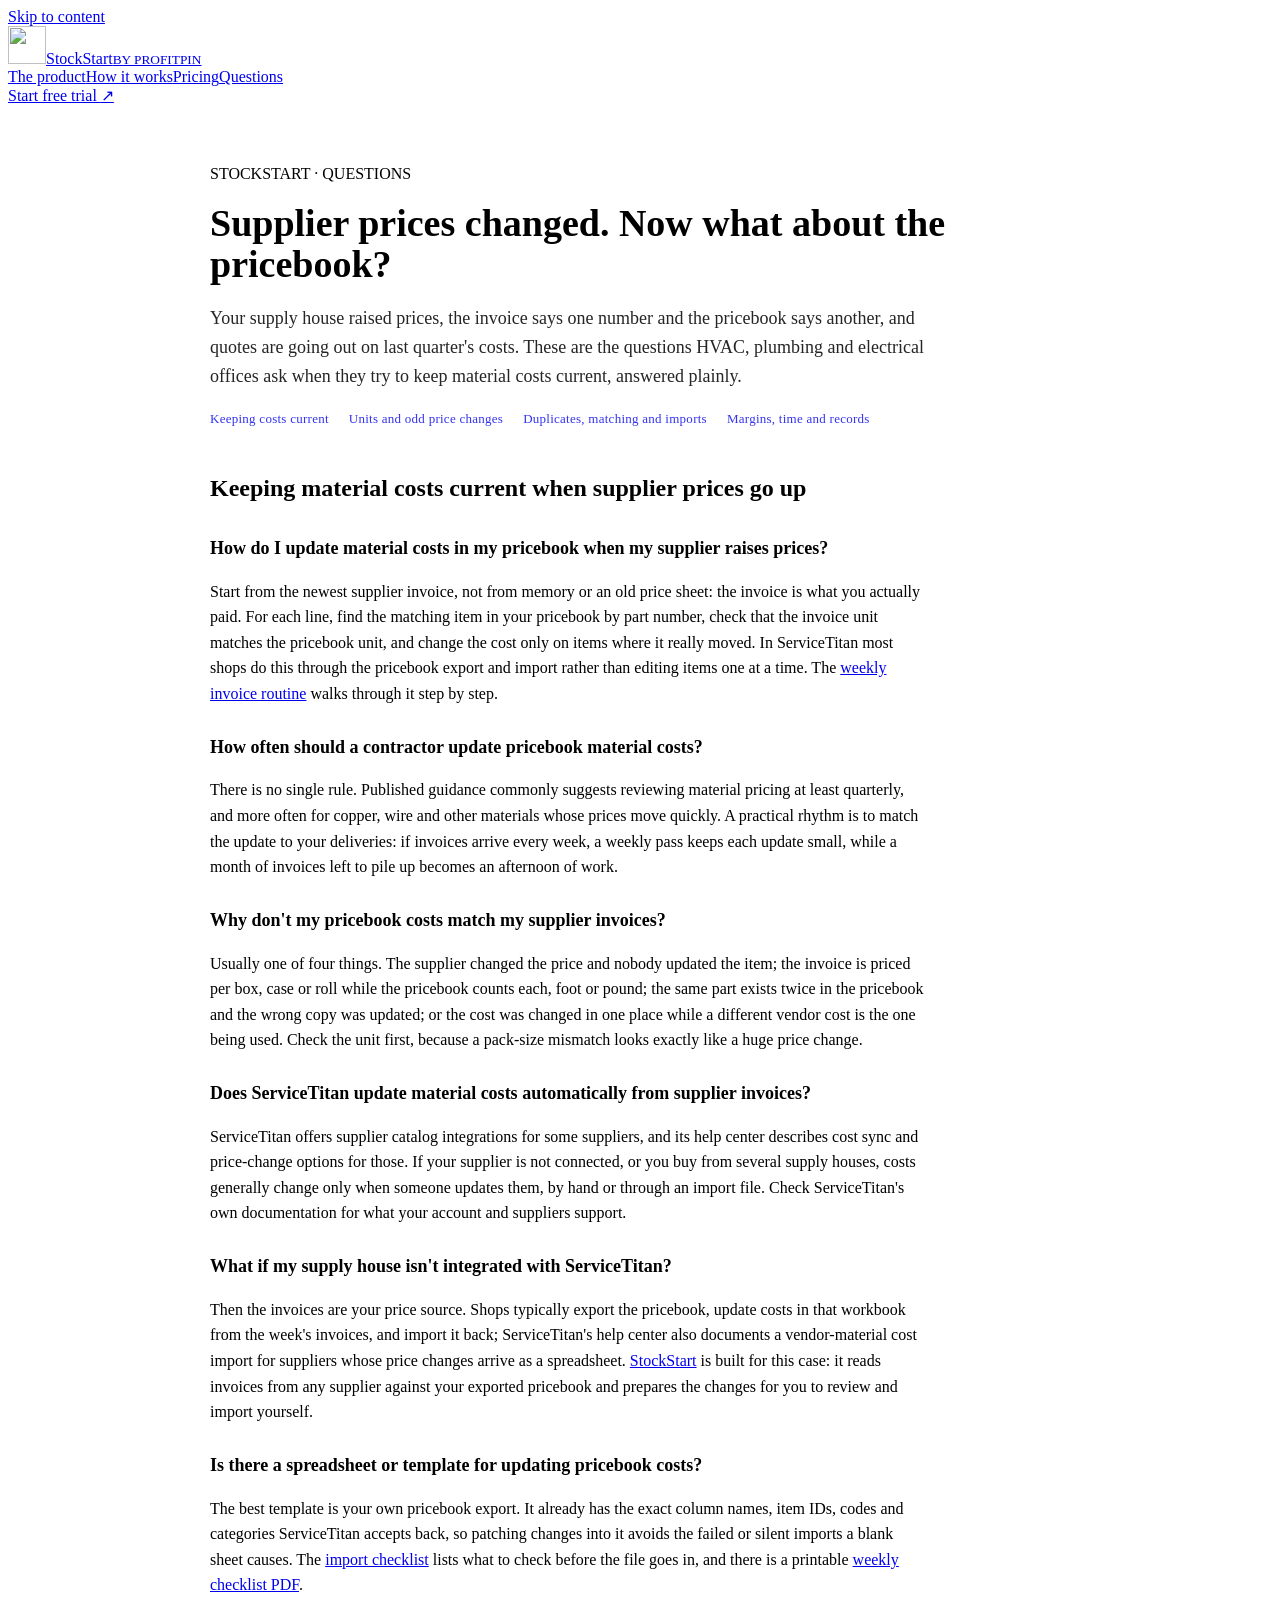
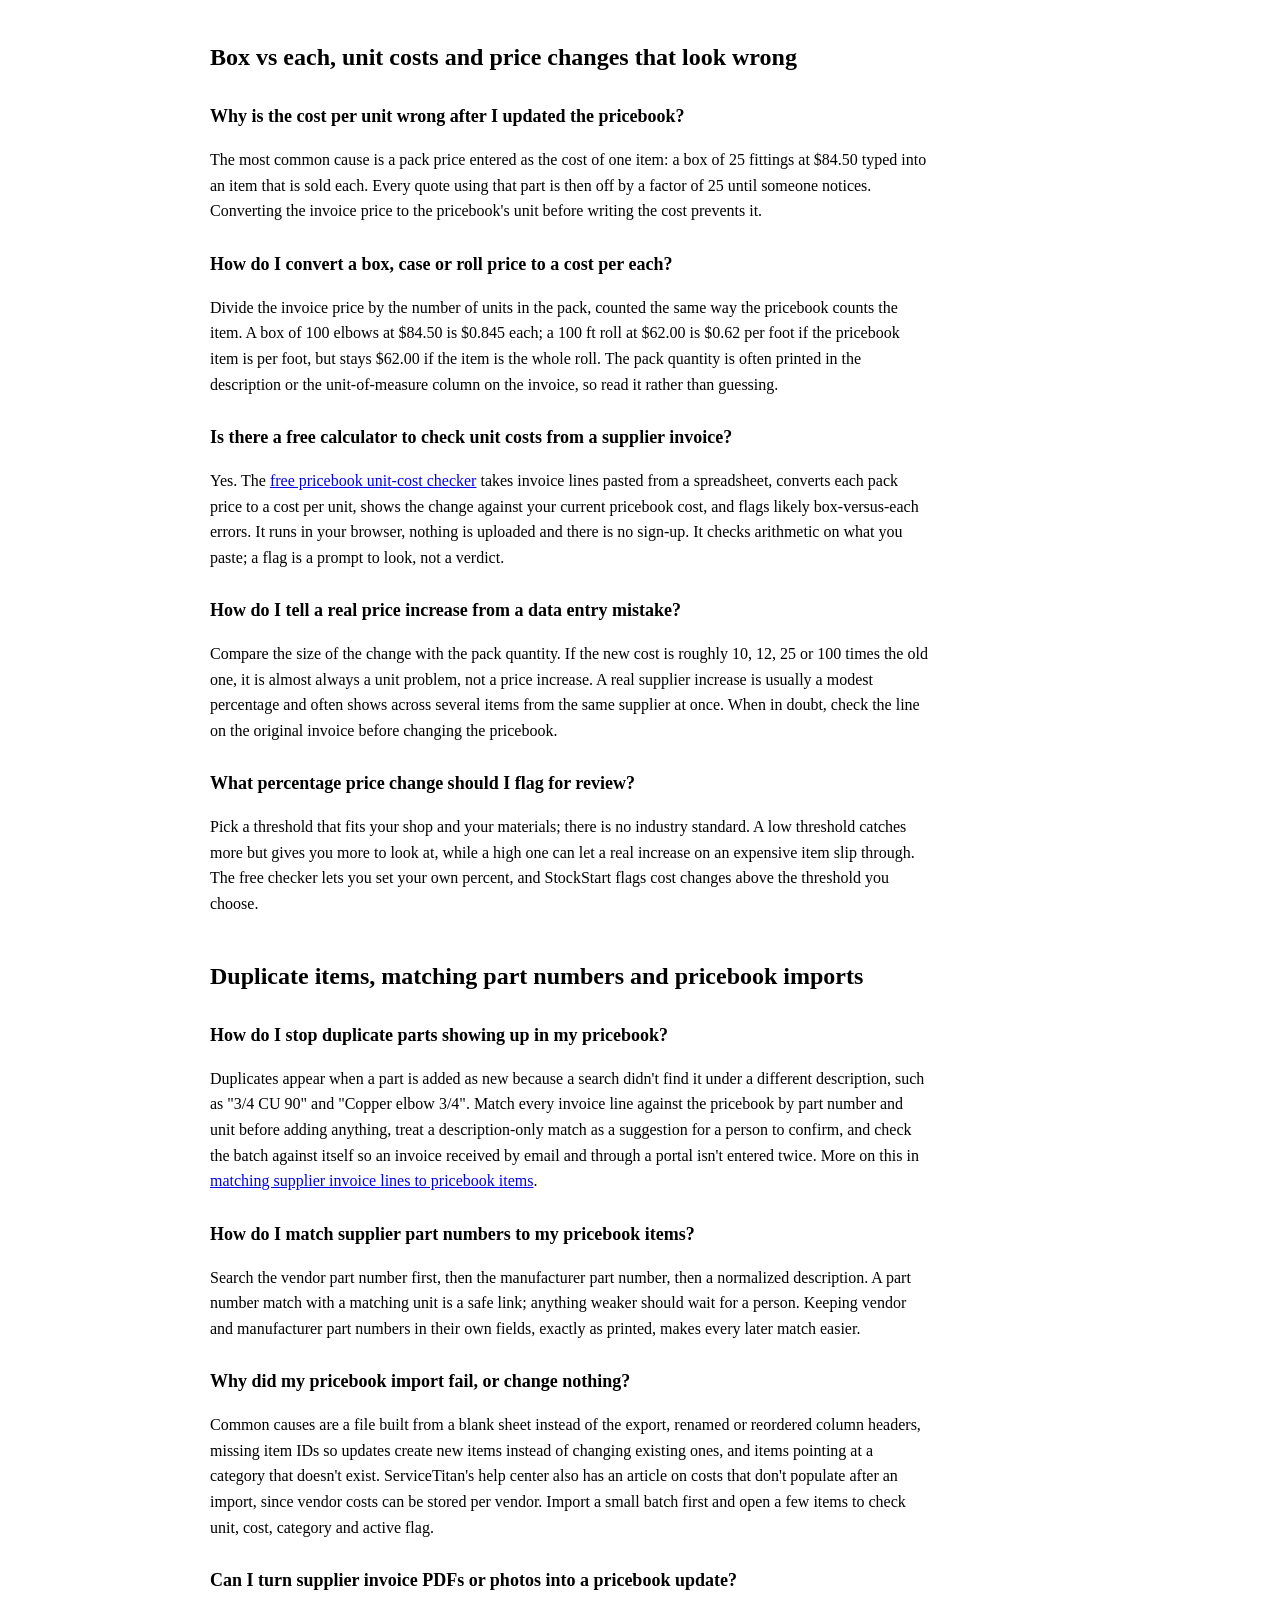
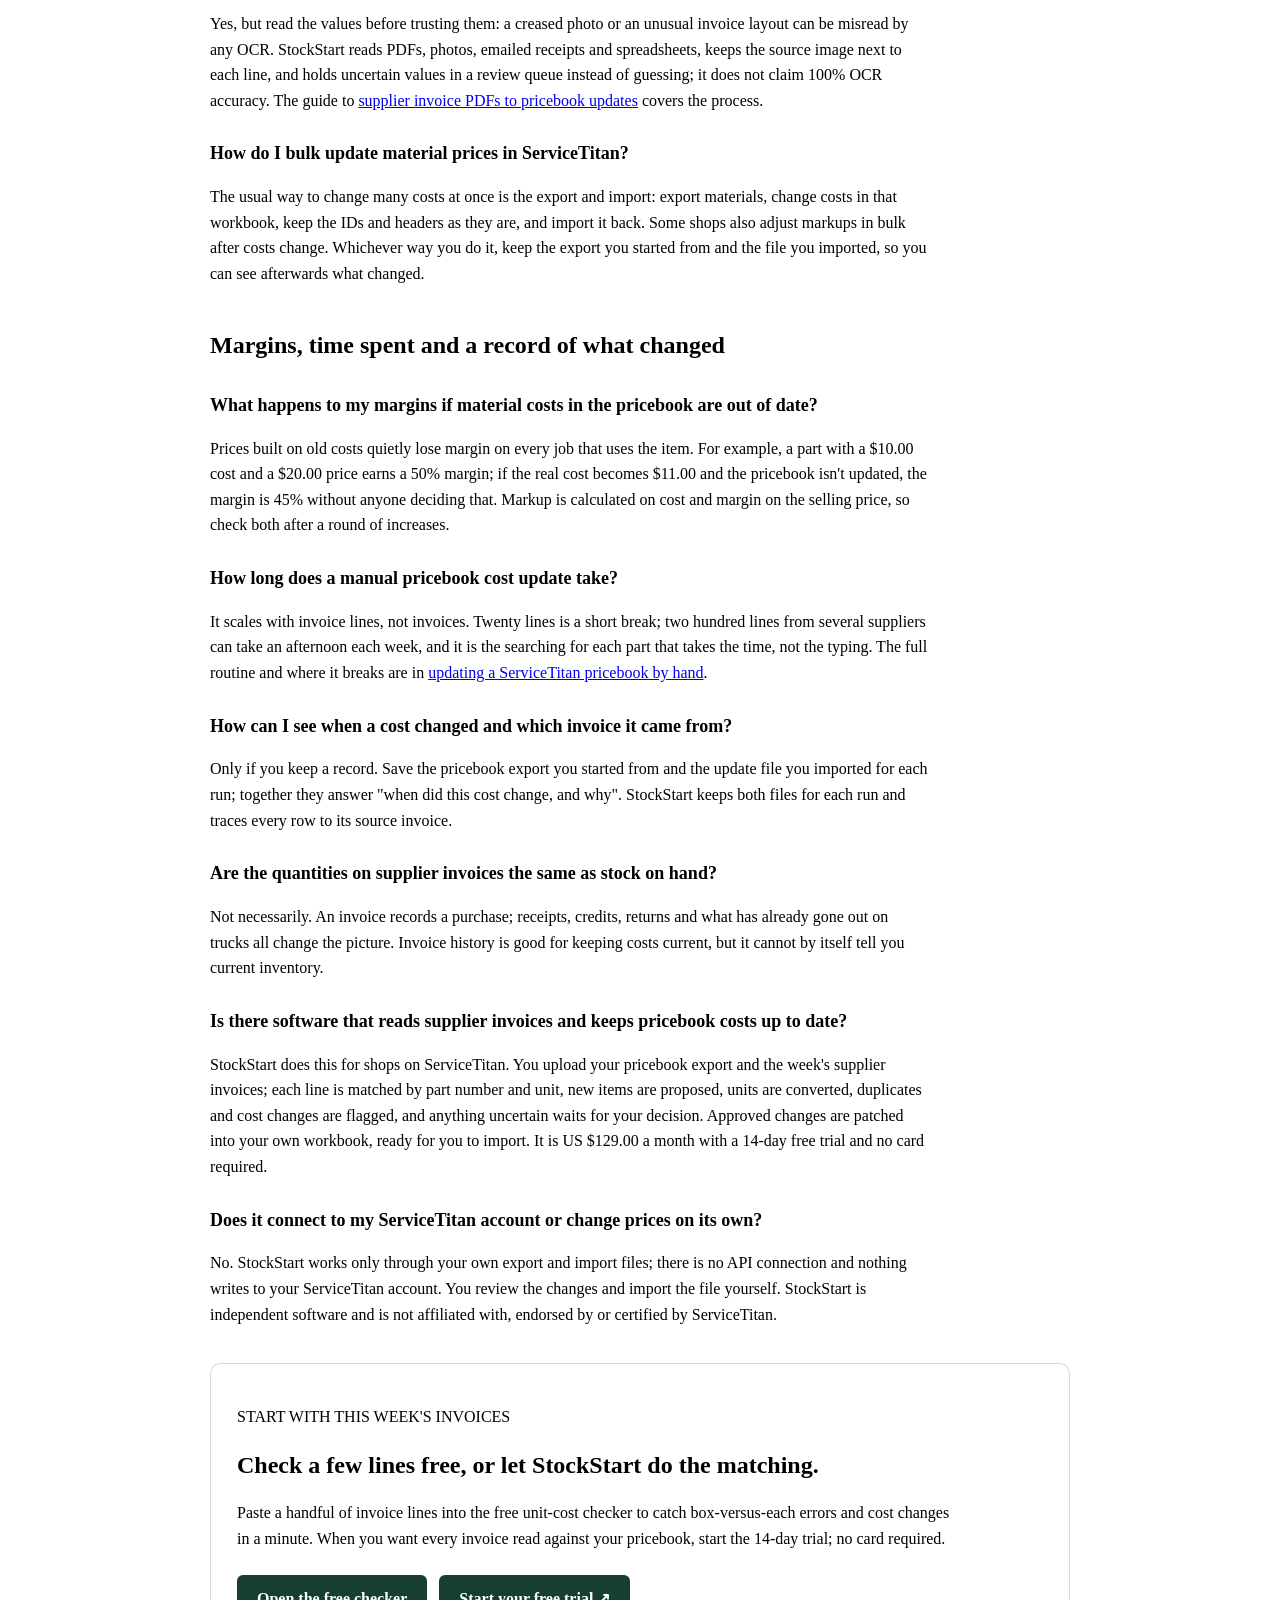
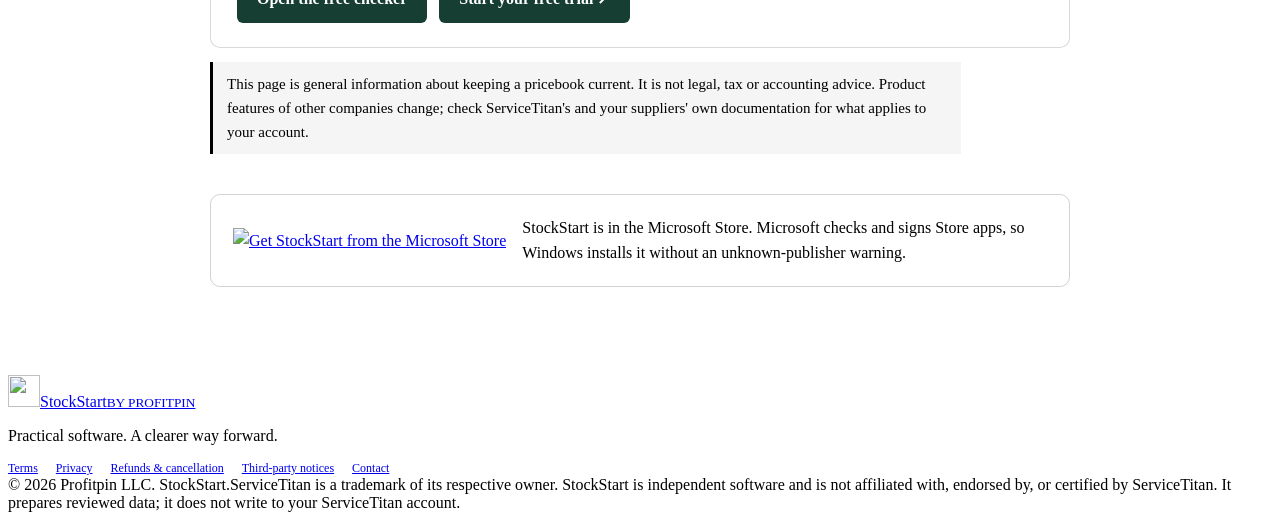
==== pricebook-cost-update-questions.html @ bfb6bc22 "Questions page in buyers' own words (need-based search phrasing), FAQ schema, linked from guides and" ====
<!DOCTYPE html>
<html lang="en">
<head>
<meta charset="utf-8">
<meta name="viewport" content="width=device-width,initial-scale=1">
<link rel="stylesheet" href="./styles.css">
<style>
  .legal-wrap { max-width: 980px; }
  .legal-intro { padding: 56px 0 8px; }
  .legal-intro h1 { font-size: clamp(38px, 4.4vw, 56px); letter-spacing: -2px; margin-bottom: 12px; }
  .legal-meta { font-size: 12px; letter-spacing: 1px; color: var(--muted); margin: 0 0 30px; }
  .legal-layout { display: grid; grid-template-columns: 220px 1fr; gap: 56px; align-items: start; padding-bottom: 80px; }
  .legal-toc { position: sticky; top: 24px; font-size: 12px; }
  .legal-toc strong { display: block; font-size: 10px; letter-spacing: 2px; color: #718341; margin-bottom: 10px; }
  .legal-toc a { display: block; padding: 6px 0; border-bottom: 1px solid var(--line); color: var(--muted); }
  .legal-toc a:hover { color: var(--ink); }
  .legal-body h2 { font-size: 24px; letter-spacing: -.6px; margin: 40px 0 10px; }
  .legal-body section:first-child h2 { margin-top: 0; }
  .legal-body p, .legal-body li { max-width: 68ch; font-size: 15.5px; line-height: 1.7; }
  .legal-body ul { padding-left: 22px; }
  .plain { border-left: 3px solid #718341; background: #f2f5e8; padding: 12px 16px; margin: 0 0 18px; max-width: 68ch; font-size: 15px; border-radius: 0 6px 6px 0; }
  .plain strong { display: block; font-size: 10px; letter-spacing: 2px; color: #718341; margin-bottom: 4px; }
  .legal-body code { font-family: Consolas, monospace; font-size: .92em; background: #eef0e7; padding: 1px 5px; border-radius: 3px; }
  .legal-body table { border-collapse: collapse; width: 100%; font-size: 14px; }
  .legal-body th, .legal-body td { text-align: left; padding: 8px 10px; border-bottom: 1px solid var(--line); vertical-align: top; }
  .legal-body th { font-size: 10px; letter-spacing: 1.5px; color: var(--muted); }
  .legal-links { display: flex; gap: 18px; flex-wrap: wrap; font-size: 12px; }
  @media (max-width: 860px) { .legal-layout { grid-template-columns: 1fr; gap: 20px; } .legal-toc { position: static; } }
</style>
<title>Supplier Price Increases: Pricebook Cost FAQ | StockStart</title>
<meta name="description" content="Supplier raised prices? Answers on updating pricebook material costs from invoices: box vs each errors, duplicates, imports and margins.">
<link rel="canonical" href="https://getstockstart.com/pricebook-cost-update-questions.html">
<meta property="og:type" content="article"><meta property="og:site_name" content="StockStart"><meta property="og:title" content="Supplier Price Increases: Pricebook Cost FAQ | StockStart"><meta property="og:description" content="Supplier raised prices? Answers on updating pricebook material costs from invoices: box vs each errors, duplicates, imports and margins."><meta property="og:url" content="https://getstockstart.com/pricebook-cost-update-questions.html"><meta name="twitter:card" content="summary">

<style>
  .g{max-width:860px;margin:0 auto;padding:40px 20px 80px;line-height:1.6}
  .g h1{font-size:38px;line-height:1.1;margin:8px 0 14px}.g h2{font-size:24px;margin:40px 0 10px}.g h3{font-size:18px;margin:26px 0 6px}
  .g p,.g li{max-width:720px}.g ul,.g ol{padding-left:22px}.g li{margin-bottom:7px}
  .g .lede{font-size:18px;opacity:.85;max-width:720px}
  .g .toc{display:flex;flex-wrap:wrap;gap:6px 20px;font-size:13px;margin:10px 0 0;letter-spacing:.02em}.g .toc a{text-decoration:none;opacity:.8}.g .toc a:hover{opacity:1;text-decoration:underline}
  .g .cards{display:grid;grid-template-columns:repeat(auto-fit,minmax(200px,1fr));gap:12px;margin:16px 0 6px}
  .g .cards div{border:1px solid rgba(0,0,0,.15);border-radius:8px;padding:14px 16px;background:rgba(255,255,255,.55)}
  .g .cards .k{font-size:12px;letter-spacing:.06em;text-transform:uppercase;opacity:.7}.g .cards .v{margin-top:6px;font-size:15px}
  .g table{width:100%;border-collapse:collapse;font-size:15px;margin:12px 0 6px;background:rgba(255,255,255,.55)}
  .g th,.g td{text-align:left;padding:9px 11px;border-bottom:1px solid rgba(0,0,0,.15);vertical-align:top}.g th{font-size:12px;letter-spacing:.06em;text-transform:uppercase;opacity:.75;font-weight:600}
  .g .check{list-style:none;padding:0;max-width:720px}.g .check li{display:grid;grid-template-columns:24px 1fr;gap:8px;padding:8px 0;border-bottom:1px dashed rgba(0,0,0,.18)}.g .check li::before{content:"";width:15px;height:15px;border:1.5px solid currentColor;border-radius:3px;margin-top:5px;opacity:.7}
  .g .note{border-left:3px solid currentColor;padding:10px 14px;margin:14px 0;max-width:720px;background:rgba(0,0,0,.04);font-size:15px}
  .g .caution{background:rgba(160,40,40,.07);border-left-color:#7a2626}
  .g .cta{border:1px solid rgba(0,0,0,.15);border-radius:10px;padding:24px 26px;margin-top:36px;background:rgba(255,255,255,.6)}
  .g .cta h2{margin-top:0}.g .cta .btn{display:inline-block;padding:11px 20px;border-radius:6px;background:#173e32;color:#fff !important;text-decoration:none;font-weight:600;margin-top:8px}
  @media print{header,footer,.g .cta,.g .toc{display:none}.g{padding:0}}
</style>
<script type="application/ld+json">{"@context": "https://schema.org", "@type": "FAQPage", "mainEntity": [{"@type": "Question", "name": "How do I update material costs in my pricebook when my supplier raises prices?", "acceptedAnswer": {"@type": "Answer", "text": "Start from the newest supplier invoice, not from memory or an old price sheet: the invoice is what you actually paid. For each line, find the matching item in your pricebook by part number, check that the invoice unit matches the pricebook unit, and change the cost only on items where it really moved. In ServiceTitan most shops do this through the pricebook export and import rather than editing items one at a time. The weekly invoice routine walks through it step by step."}}, {"@type": "Question", "name": "How often should a contractor update pricebook material costs?", "acceptedAnswer": {"@type": "Answer", "text": "There is no single rule. Published guidance commonly suggests reviewing material pricing at least quarterly, and more often for copper, wire and other materials whose prices move quickly. A practical rhythm is to match the update to your deliveries: if invoices arrive every week, a weekly pass keeps each update small, while a month of invoices left to pile up becomes an afternoon of work."}}, {"@type": "Question", "name": "Why don't my pricebook costs match my supplier invoices?", "acceptedAnswer": {"@type": "Answer", "text": "Usually one of four things. The supplier changed the price and nobody updated the item; the invoice is priced per box, case or roll while the pricebook counts each, foot or pound; the same part exists twice in the pricebook and the wrong copy was updated; or the cost was changed in one place while a different vendor cost is the one being used. Check the unit first, because a pack-size mismatch looks exactly like a huge price change."}}, {"@type": "Question", "name": "Does ServiceTitan update material costs automatically from supplier invoices?", "acceptedAnswer": {"@type": "Answer", "text": "ServiceTitan offers supplier catalog integrations for some suppliers, and its help center describes cost sync and price-change options for those. If your supplier is not connected, or you buy from several supply houses, costs generally change only when someone updates them, by hand or through an import file. Check ServiceTitan's own documentation for what your account and suppliers support."}}, {"@type": "Question", "name": "What if my supply house isn't integrated with ServiceTitan?", "acceptedAnswer": {"@type": "Answer", "text": "Then the invoices are your price source. Shops typically export the pricebook, update costs in that workbook from the week's invoices, and import it back; ServiceTitan's help center also documents a vendor-material cost import for suppliers whose price changes arrive as a spreadsheet. StockStart is built for this case: it reads invoices from any supplier against your exported pricebook and prepares the changes for you to review and import yourself."}}, {"@type": "Question", "name": "Is there a spreadsheet or template for updating pricebook costs?", "acceptedAnswer": {"@type": "Answer", "text": "The best template is your own pricebook export. It already has the exact column names, item IDs, codes and categories ServiceTitan accepts back, so patching changes into it avoids the failed or silent imports a blank sheet causes. The import checklist lists what to check before the file goes in, and there is a printable weekly checklist PDF."}}, {"@type": "Question", "name": "Why is the cost per unit wrong after I updated the pricebook?", "acceptedAnswer": {"@type": "Answer", "text": "The most common cause is a pack price entered as the cost of one item: a box of 25 fittings at $84.50 typed into an item that is sold each. Every quote using that part is then off by a factor of 25 until someone notices. Converting the invoice price to the pricebook's unit before writing the cost prevents it."}}, {"@type": "Question", "name": "How do I convert a box, case or roll price to a cost per each?", "acceptedAnswer": {"@type": "Answer", "text": "Divide the invoice price by the number of units in the pack, counted the same way the pricebook counts the item. A box of 100 elbows at $84.50 is $0.845 each; a 100 ft roll at $62.00 is $0.62 per foot if the pricebook item is per foot, but stays $62.00 if the item is the whole roll. The pack quantity is often printed in the description or the unit-of-measure column on the invoice, so read it rather than guessing."}}, {"@type": "Question", "name": "Is there a free calculator to check unit costs from a supplier invoice?", "acceptedAnswer": {"@type": "Answer", "text": "Yes. The free pricebook unit-cost checker takes invoice lines pasted from a spreadsheet, converts each pack price to a cost per unit, shows the change against your current pricebook cost, and flags likely box-versus-each errors. It runs in your browser, nothing is uploaded and there is no sign-up. It checks arithmetic on what you paste; a flag is a prompt to look, not a verdict."}}, {"@type": "Question", "name": "How do I tell a real price increase from a data entry mistake?", "acceptedAnswer": {"@type": "Answer", "text": "Compare the size of the change with the pack quantity. If the new cost is roughly 10, 12, 25 or 100 times the old one, it is almost always a unit problem, not a price increase. A real supplier increase is usually a modest percentage and often shows across several items from the same supplier at once. When in doubt, check the line on the original invoice before changing the pricebook."}}, {"@type": "Question", "name": "What percentage price change should I flag for review?", "acceptedAnswer": {"@type": "Answer", "text": "Pick a threshold that fits your shop and your materials; there is no industry standard. A low threshold catches more but gives you more to look at, while a high one can let a real increase on an expensive item slip through. The free checker lets you set your own percent, and StockStart flags cost changes above the threshold you choose."}}, {"@type": "Question", "name": "How do I stop duplicate parts showing up in my pricebook?", "acceptedAnswer": {"@type": "Answer", "text": "Duplicates appear when a part is added as new because a search didn't find it under a different description, such as \"3/4 CU 90\" and \"Copper elbow 3/4\". Match every invoice line against the pricebook by part number and unit before adding anything, treat a description-only match as a suggestion for a person to confirm, and check the batch against itself so an invoice received by email and through a portal isn't entered twice. More on this in matching supplier invoice lines to pricebook items."}}, {"@type": "Question", "name": "How do I match supplier part numbers to my pricebook items?", "acceptedAnswer": {"@type": "Answer", "text": "Search the vendor part number first, then the manufacturer part number, then a normalized description. A part number match with a matching unit is a safe link; anything weaker should wait for a person. Keeping vendor and manufacturer part numbers in their own fields, exactly as printed, makes every later match easier."}}, {"@type": "Question", "name": "Why did my pricebook import fail, or change nothing?", "acceptedAnswer": {"@type": "Answer", "text": "Common causes are a file built from a blank sheet instead of the export, renamed or reordered column headers, missing item IDs so updates create new items instead of changing existing ones, and items pointing at a category that doesn't exist. ServiceTitan's help center also has an article on costs that don't populate after an import, since vendor costs can be stored per vendor. Import a small batch first and open a few items to check unit, cost, category and active flag."}}, {"@type": "Question", "name": "Can I turn supplier invoice PDFs or photos into a pricebook update?", "acceptedAnswer": {"@type": "Answer", "text": "Yes, but read the values before trusting them: a creased photo or an unusual invoice layout can be misread by any OCR. StockStart reads PDFs, photos, emailed receipts and spreadsheets, keeps the source image next to each line, and holds uncertain values in a review queue instead of guessing; it does not claim 100% OCR accuracy. The guide to supplier invoice PDFs to pricebook updates covers the process."}}, {"@type": "Question", "name": "How do I bulk update material prices in ServiceTitan?", "acceptedAnswer": {"@type": "Answer", "text": "The usual way to change many costs at once is the export and import: export materials, change costs in that workbook, keep the IDs and headers as they are, and import it back. Some shops also adjust markups in bulk after costs change. Whichever way you do it, keep the export you started from and the file you imported, so you can see afterwards what changed."}}, {"@type": "Question", "name": "What happens to my margins if material costs in the pricebook are out of date?", "acceptedAnswer": {"@type": "Answer", "text": "Prices built on old costs quietly lose margin on every job that uses the item. For example, a part with a $10.00 cost and a $20.00 price earns a 50% margin; if the real cost becomes $11.00 and the pricebook isn't updated, the margin is 45% without anyone deciding that. Markup is calculated on cost and margin on the selling price, so check both after a round of increases."}}, {"@type": "Question", "name": "How long does a manual pricebook cost update take?", "acceptedAnswer": {"@type": "Answer", "text": "It scales with invoice lines, not invoices. Twenty lines is a short break; two hundred lines from several suppliers can take an afternoon each week, and it is the searching for each part that takes the time, not the typing. The full routine and where it breaks are in updating a ServiceTitan pricebook by hand."}}, {"@type": "Question", "name": "How can I see when a cost changed and which invoice it came from?", "acceptedAnswer": {"@type": "Answer", "text": "Only if you keep a record. Save the pricebook export you started from and the update file you imported for each run; together they answer \"when did this cost change, and why\". StockStart keeps both files for each run and traces every row to its source invoice."}}, {"@type": "Question", "name": "Are the quantities on supplier invoices the same as stock on hand?", "acceptedAnswer": {"@type": "Answer", "text": "Not necessarily. An invoice records a purchase; receipts, credits, returns and what has already gone out on trucks all change the picture. Invoice history is good for keeping costs current, but it cannot by itself tell you current inventory."}}, {"@type": "Question", "name": "Is there software that reads supplier invoices and keeps pricebook costs up to date?", "acceptedAnswer": {"@type": "Answer", "text": "StockStart does this for shops on ServiceTitan. You upload your pricebook export and the week's supplier invoices; each line is matched by part number and unit, new items are proposed, units are converted, duplicates and cost changes are flagged, and anything uncertain waits for your decision. Approved changes are patched into your own workbook, ready for you to import. It is US $129.00 a month with a 14-day free trial and no card required."}}, {"@type": "Question", "name": "Does it connect to my ServiceTitan account or change prices on its own?", "acceptedAnswer": {"@type": "Answer", "text": "No. StockStart works only through your own export and import files; there is no API connection and nothing writes to your ServiceTitan account. You review the changes and import the file yourself. StockStart is independent software and is not affiliated with, endorsed by or certified by ServiceTitan."}}]}</script>
  <link rel="apple-touch-icon" href="/icon-512.png">
</head>
<body>
  <a class="skip" href="#main">Skip to content</a>
  <header class="header wrap">
    <a class="brand" href="./" aria-label="StockStart home"><img src="./mark.svg" width="38" height="38" alt=""><span>StockStart<small>BY PROFITPIN</small></span></a>
    <nav aria-label="Main navigation"><a href="./#product">The product</a><a href="./#how-it-works">How it works</a><a href="./#pricing">Pricing</a><a href="./#questions">Questions</a></nav>
    <a class="button small dark" href="https://app.getstockstart.com/signup">Start free trial <span aria-hidden="true">↗</span></a>
  </header>
  

<main class="g" id="main">
  <p class="eyebrow"><span class="dot"></span> STOCKSTART · QUESTIONS</p>
  <h1>Supplier prices changed. Now what about the pricebook?</h1>
  <p class="lede">Your supply house raised prices, the invoice says one number and the pricebook says another, and quotes are going out on last quarter's costs. These are the questions HVAC, plumbing and electrical offices ask when they try to keep material costs current, answered plainly.</p>
  <nav class="toc" aria-label="On this page"><a href="#current">Keeping costs current</a><a href="#units">Units and odd price changes</a><a href="#imports">Duplicates, matching and imports</a><a href="#margins">Margins, time and records</a></nav>

  <h2 id="current">Keeping material costs current when supplier prices go up</h2>

  <h3>How do I update material costs in my pricebook when my supplier raises prices?</h3>
  <p>Start from the newest supplier invoice, not from memory or an old price sheet: the invoice is what you actually paid. For each line, find the matching item in your pricebook by part number, check that the invoice unit matches the pricebook unit, and change the cost only on items where it really moved. In ServiceTitan most shops do this through the pricebook export and import rather than editing items one at a time. The <a href="servicetitan-pricebook-vendor-invoices.html">weekly invoice routine</a> walks through it step by step.</p>

  <h3>How often should a contractor update pricebook material costs?</h3>
  <p>There is no single rule. Published guidance commonly suggests reviewing material pricing at least quarterly, and more often for copper, wire and other materials whose prices move quickly. A practical rhythm is to match the update to your deliveries: if invoices arrive every week, a weekly pass keeps each update small, while a month of invoices left to pile up becomes an afternoon of work.</p>

  <h3>Why don't my pricebook costs match my supplier invoices?</h3>
  <p>Usually one of four things. The supplier changed the price and nobody updated the item; the invoice is priced per box, case or roll while the pricebook counts each, foot or pound; the same part exists twice in the pricebook and the wrong copy was updated; or the cost was changed in one place while a different vendor cost is the one being used. Check the unit first, because a pack-size mismatch looks exactly like a huge price change.</p>

  <h3>Does ServiceTitan update material costs automatically from supplier invoices?</h3>
  <p>ServiceTitan offers supplier catalog integrations for some suppliers, and its help center describes cost sync and price-change options for those. If your supplier is not connected, or you buy from several supply houses, costs generally change only when someone updates them, by hand or through an import file. Check ServiceTitan's own documentation for what your account and suppliers support.</p>

  <h3>What if my supply house isn't integrated with ServiceTitan?</h3>
  <p>Then the invoices are your price source. Shops typically export the pricebook, update costs in that workbook from the week's invoices, and import it back; ServiceTitan's help center also documents a vendor-material cost import for suppliers whose price changes arrive as a spreadsheet. <a href="./">StockStart</a> is built for this case: it reads invoices from any supplier against your exported pricebook and prepares the changes for you to review and import yourself.</p>

  <h3>Is there a spreadsheet or template for updating pricebook costs?</h3>
  <p>The best template is your own pricebook export. It already has the exact column names, item IDs, codes and categories ServiceTitan accepts back, so patching changes into it avoids the failed or silent imports a blank sheet causes. The <a href="servicetitan-pricebook-import-checklist.html">import checklist</a> lists what to check before the file goes in, and there is a printable <a href="servicetitan-pricebook-weekly-checklist.pdf">weekly checklist PDF</a>.</p>

  <h2 id="units">Box vs each, unit costs and price changes that look wrong</h2>

  <h3>Why is the cost per unit wrong after I updated the pricebook?</h3>
  <p>The most common cause is a pack price entered as the cost of one item: a box of 25 fittings at $84.50 typed into an item that is sold each. Every quote using that part is then off by a factor of 25 until someone notices. Converting the invoice price to the pricebook's unit before writing the cost prevents it.</p>

  <h3>How do I convert a box, case or roll price to a cost per each?</h3>
  <p>Divide the invoice price by the number of units in the pack, counted the same way the pricebook counts the item. A box of 100 elbows at $84.50 is $0.845 each; a 100 ft roll at $62.00 is $0.62 per foot if the pricebook item is per foot, but stays $62.00 if the item is the whole roll. The pack quantity is often printed in the description or the unit-of-measure column on the invoice, so read it rather than guessing.</p>

  <h3>Is there a free calculator to check unit costs from a supplier invoice?</h3>
  <p>Yes. The <a href="pricebook-unit-cost-checker.html">free pricebook unit-cost checker</a> takes invoice lines pasted from a spreadsheet, converts each pack price to a cost per unit, shows the change against your current pricebook cost, and flags likely box-versus-each errors. It runs in your browser, nothing is uploaded and there is no sign-up. It checks arithmetic on what you paste; a flag is a prompt to look, not a verdict.</p>

  <h3>How do I tell a real price increase from a data entry mistake?</h3>
  <p>Compare the size of the change with the pack quantity. If the new cost is roughly 10, 12, 25 or 100 times the old one, it is almost always a unit problem, not a price increase. A real supplier increase is usually a modest percentage and often shows across several items from the same supplier at once. When in doubt, check the line on the original invoice before changing the pricebook.</p>

  <h3>What percentage price change should I flag for review?</h3>
  <p>Pick a threshold that fits your shop and your materials; there is no industry standard. A low threshold catches more but gives you more to look at, while a high one can let a real increase on an expensive item slip through. The free checker lets you set your own percent, and StockStart flags cost changes above the threshold you choose.</p>

  <h2 id="imports">Duplicate items, matching part numbers and pricebook imports</h2>

  <h3>How do I stop duplicate parts showing up in my pricebook?</h3>
  <p>Duplicates appear when a part is added as new because a search didn't find it under a different description, such as "3/4 CU 90" and "Copper elbow 3/4". Match every invoice line against the pricebook by part number and unit before adding anything, treat a description-only match as a suggestion for a person to confirm, and check the batch against itself so an invoice received by email and through a portal isn't entered twice. More on this in <a href="vendor-invoice-pricebook-matching.html">matching supplier invoice lines to pricebook items</a>.</p>

  <h3>How do I match supplier part numbers to my pricebook items?</h3>
  <p>Search the vendor part number first, then the manufacturer part number, then a normalized description. A part number match with a matching unit is a safe link; anything weaker should wait for a person. Keeping vendor and manufacturer part numbers in their own fields, exactly as printed, makes every later match easier.</p>

  <h3>Why did my pricebook import fail, or change nothing?</h3>
  <p>Common causes are a file built from a blank sheet instead of the export, renamed or reordered column headers, missing item IDs so updates create new items instead of changing existing ones, and items pointing at a category that doesn't exist. ServiceTitan's help center also has an article on costs that don't populate after an import, since vendor costs can be stored per vendor. Import a small batch first and open a few items to check unit, cost, category and active flag.</p>

  <h3>Can I turn supplier invoice PDFs or photos into a pricebook update?</h3>
  <p>Yes, but read the values before trusting them: a creased photo or an unusual invoice layout can be misread by any OCR. StockStart reads PDFs, photos, emailed receipts and spreadsheets, keeps the source image next to each line, and holds uncertain values in a review queue instead of guessing; it does not claim 100% OCR accuracy. The guide to <a href="supplier-invoice-pdf-to-pricebook.html">supplier invoice PDFs to pricebook updates</a> covers the process.</p>

  <h3>How do I bulk update material prices in ServiceTitan?</h3>
  <p>The usual way to change many costs at once is the export and import: export materials, change costs in that workbook, keep the IDs and headers as they are, and import it back. Some shops also adjust markups in bulk after costs change. Whichever way you do it, keep the export you started from and the file you imported, so you can see afterwards what changed.</p>

  <h2 id="margins">Margins, time spent and a record of what changed</h2>

  <h3>What happens to my margins if material costs in the pricebook are out of date?</h3>
  <p>Prices built on old costs quietly lose margin on every job that uses the item. For example, a part with a $10.00 cost and a $20.00 price earns a 50% margin; if the real cost becomes $11.00 and the pricebook isn't updated, the margin is 45% without anyone deciding that. Markup is calculated on cost and margin on the selling price, so check both after a round of increases.</p>

  <h3>How long does a manual pricebook cost update take?</h3>
  <p>It scales with invoice lines, not invoices. Twenty lines is a short break; two hundred lines from several suppliers can take an afternoon each week, and it is the searching for each part that takes the time, not the typing. The full routine and where it breaks are in <a href="servicetitan-pricebook-manual-update.html">updating a ServiceTitan pricebook by hand</a>.</p>

  <h3>How can I see when a cost changed and which invoice it came from?</h3>
  <p>Only if you keep a record. Save the pricebook export you started from and the update file you imported for each run; together they answer "when did this cost change, and why". StockStart keeps both files for each run and traces every row to its source invoice.</p>

  <h3>Are the quantities on supplier invoices the same as stock on hand?</h3>
  <p>Not necessarily. An invoice records a purchase; receipts, credits, returns and what has already gone out on trucks all change the picture. Invoice history is good for keeping costs current, but it cannot by itself tell you current inventory.</p>

  <h3>Is there software that reads supplier invoices and keeps pricebook costs up to date?</h3>
  <p>StockStart does this for shops on ServiceTitan. You upload your pricebook export and the week's supplier invoices; each line is matched by part number and unit, new items are proposed, units are converted, duplicates and cost changes are flagged, and anything uncertain waits for your decision. Approved changes are patched into your own workbook, ready for you to import. It is US $129.00 a month with a 14-day free trial and no card required.</p>

  <h3>Does it connect to my ServiceTitan account or change prices on its own?</h3>
  <p>No. StockStart works only through your own export and import files; there is no API connection and nothing writes to your ServiceTitan account. You review the changes and import the file yourself. StockStart is independent software and is not affiliated with, endorsed by or certified by ServiceTitan.</p>

  <div class="cta">
    <p class="eyebrow"><span class="dot"></span> START WITH THIS WEEK'S INVOICES</p>
    <h2>Check a few lines free, or let StockStart do the matching.</h2>
    <p>Paste a handful of invoice lines into the free unit-cost checker to catch box-versus-each errors and cost changes in a minute. When you want every invoice read against your pricebook, start the 14-day trial; no card required.</p>
    <a class="btn" href="pricebook-unit-cost-checker.html">Open the free checker</a> &nbsp; <a class="btn" href="https://app.getstockstart.com/signup">Start your free trial ↗</a>
  </div>
  <p class="note">This page is general information about keeping a pricebook current. It is not legal, tax or accounting advice. Product features of other companies change; check ServiceTitan's and your suppliers' own documentation for what applies to your account.</p>
<aside class="ms-store-cta" style="margin:40px 0 8px;padding:20px 22px;border:1px solid rgba(127,127,127,.35);border-radius:10px;display:flex;flex-wrap:wrap;gap:16px;align-items:center"><a href="https://apps.microsoft.com/detail/9PK7HXBCMQW8?mode=direct&cid=ss-pricebook-cost-update-questions" rel="noopener"><img src="https://get.microsoft.com/images/en-us%20dark.svg" width="180" alt="Get StockStart from the Microsoft Store"></a><p style="margin:0;flex:1 1 260px">StockStart is in the Microsoft Store. Microsoft checks and signs Store apps, so Windows installs it without an unknown-publisher warning.</p></aside></main>

  <footer class="wrap">
    <div class="footer-top"><a class="brand" href="./"><img src="./mark.svg" width="32" height="32" alt=""><span>StockStart<small>BY PROFITPIN</small></span></a><p>Practical software. A clearer way forward.</p><div class="legal-links"><a href="./terms.html">Terms</a><a href="./privacy.html">Privacy</a><a href="./refunds.html">Refunds &amp; cancellation</a><a href="./licenses.html">Third-party notices</a><a href="mailto:support@getstockstart.com">Contact</a></div></div>
    <div class="footer-bottom"><span>© 2026 Profitpin LLC. StockStart.</span><span>ServiceTitan is a trademark of its respective owner. StockStart is independent software and is not affiliated with, endorsed by, or certified by ServiceTitan. It prepares reviewed data; it does not write to your ServiceTitan account.</span></div>
  </footer>
<script src="/lead-source.js" defer></script></body>
</html>
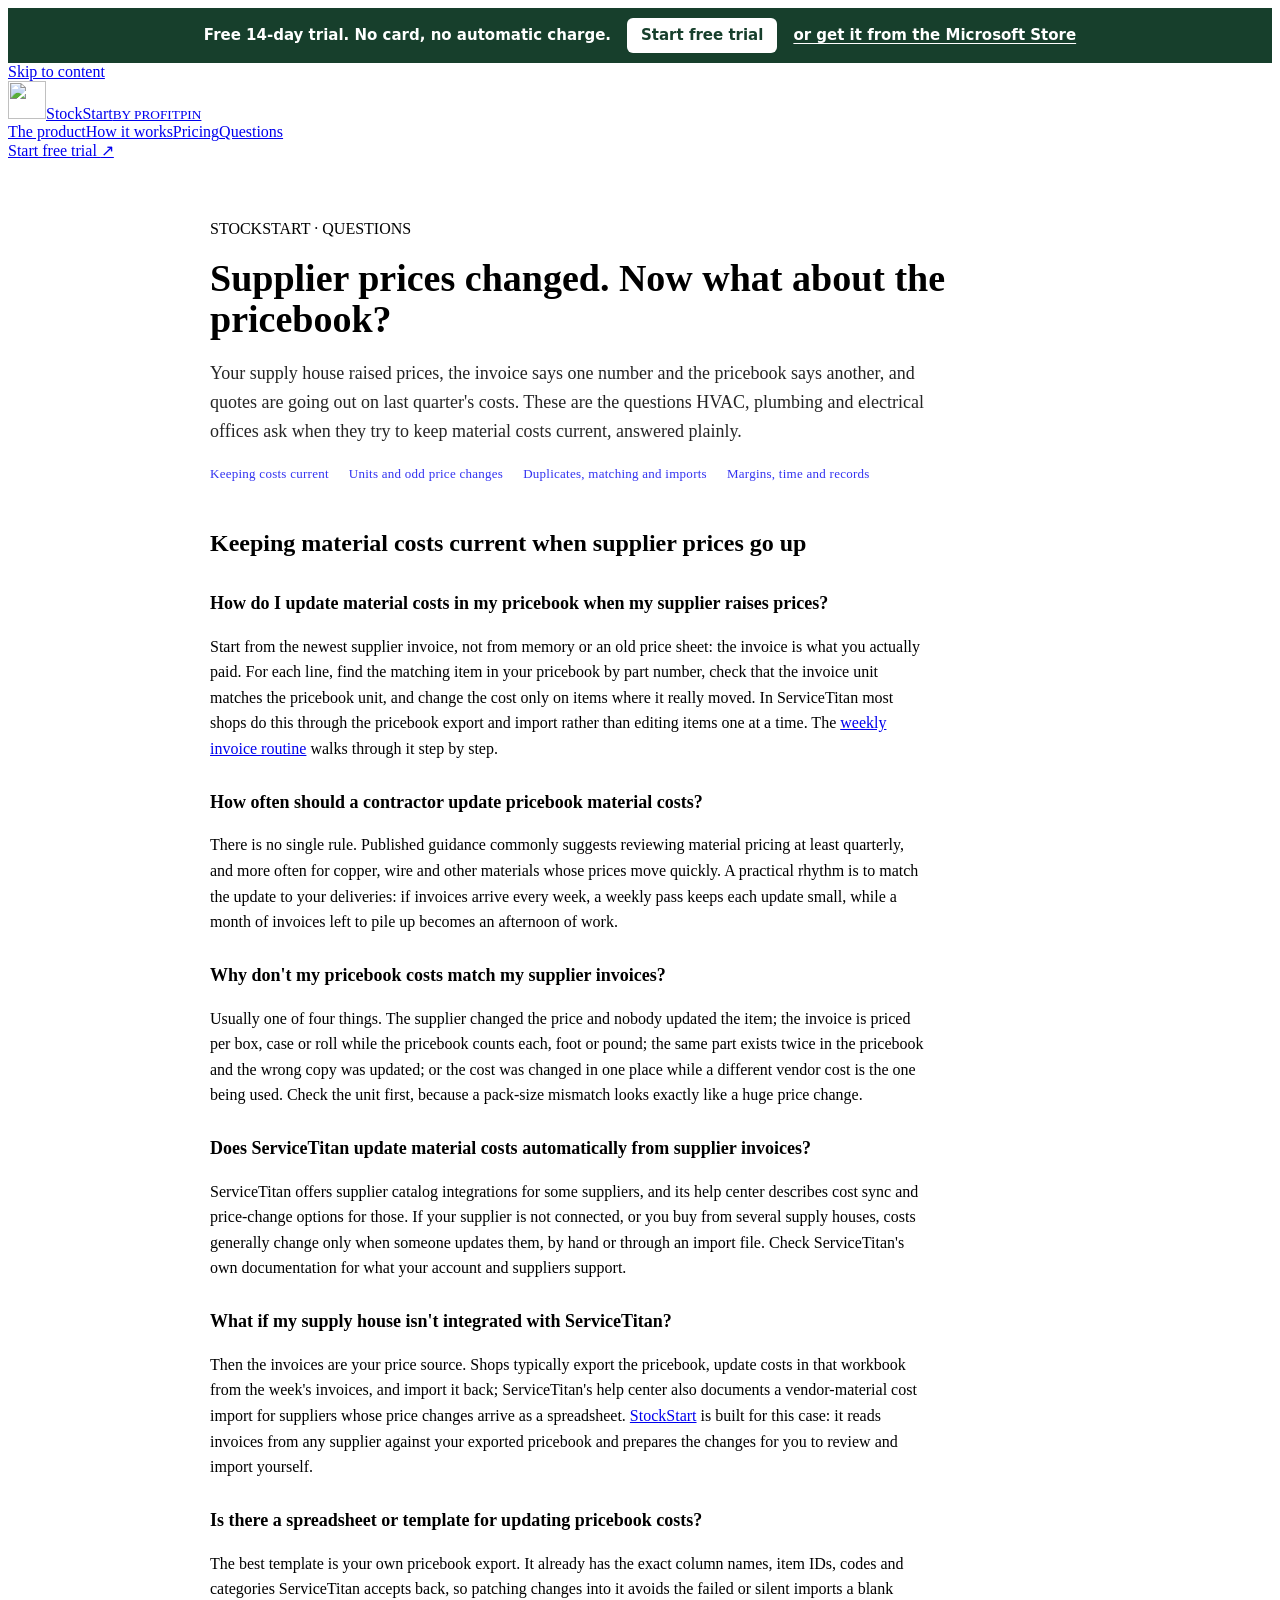
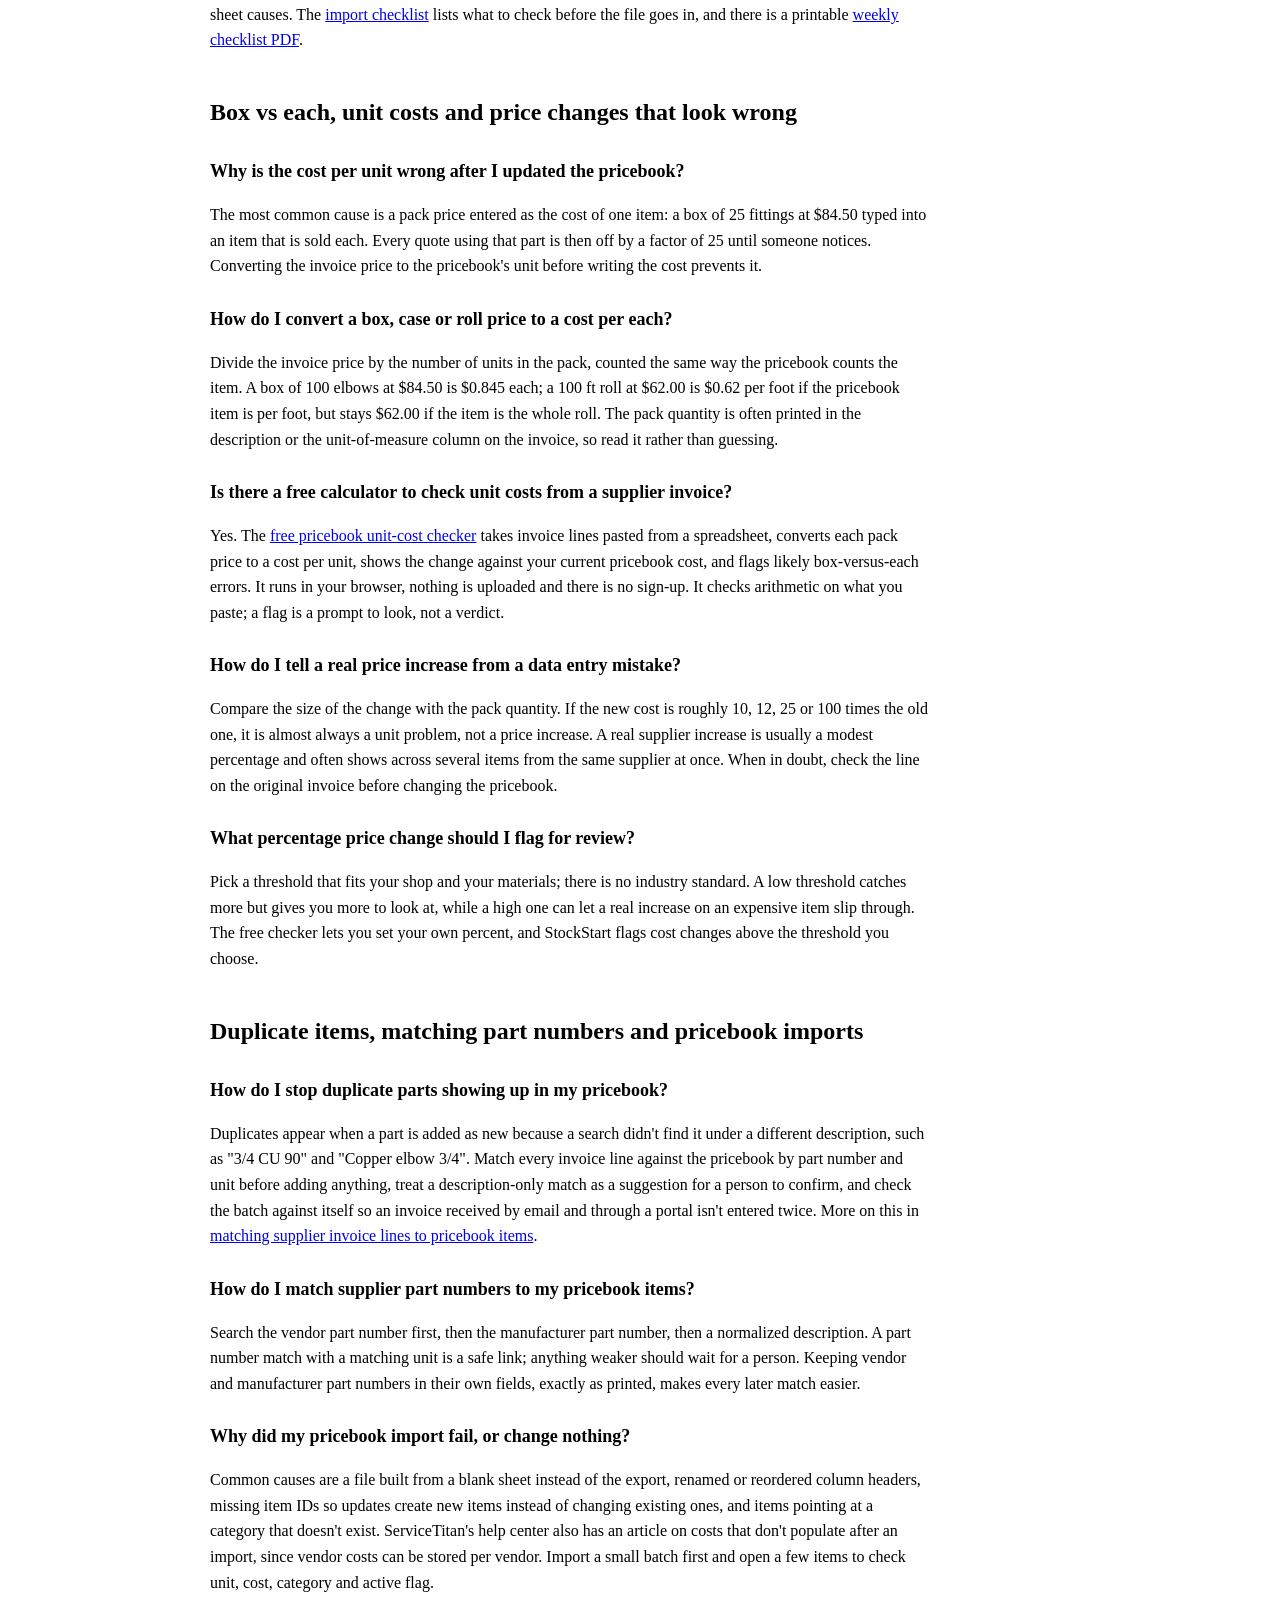
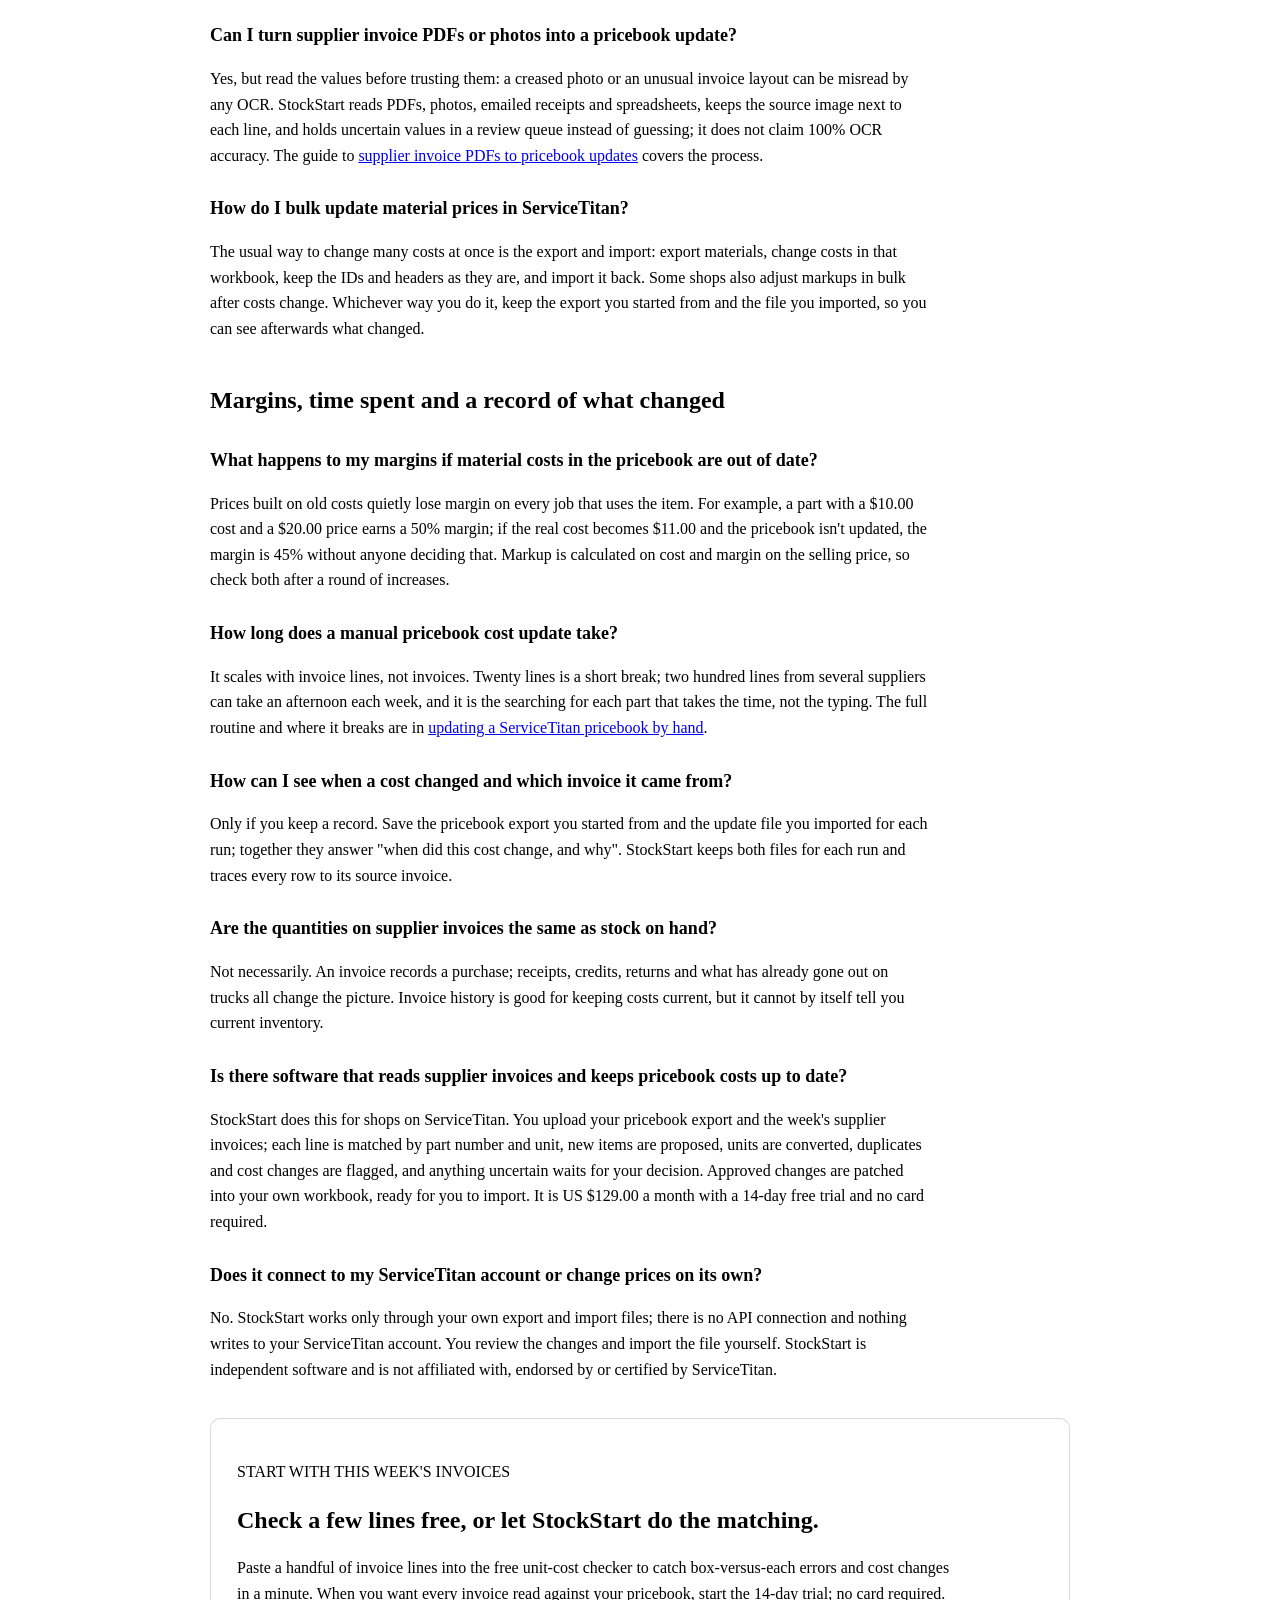
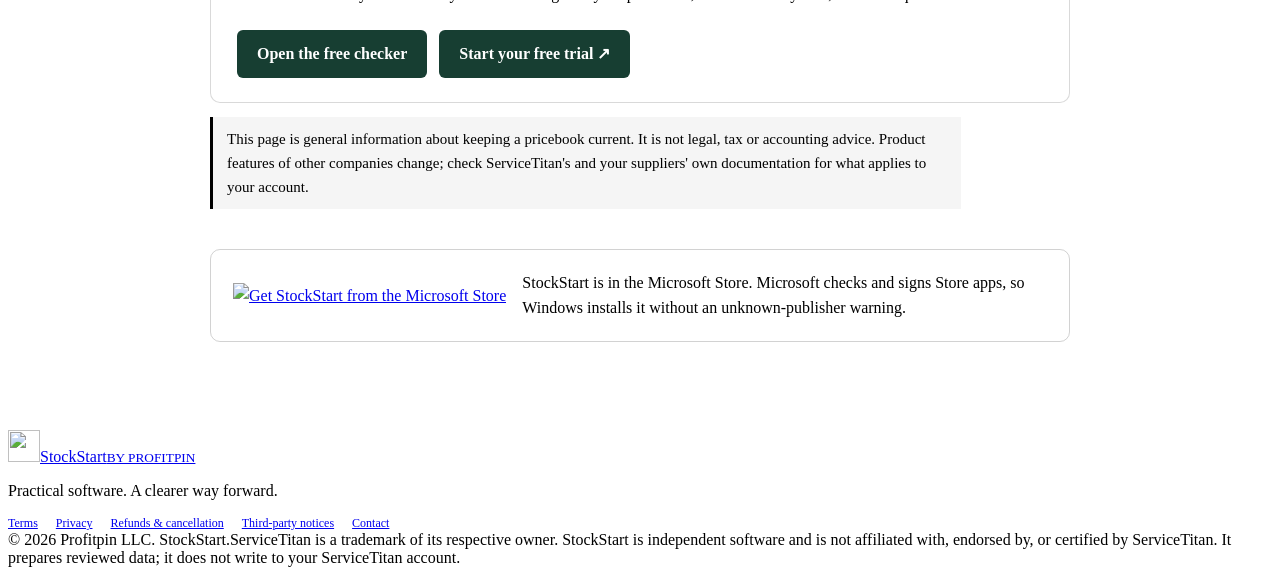
==== commit 2366311a: "Every guide and tool page: free trial and Microsoft Store buttons at the top Co-Authored-By: Claude " ====
--- a/pricebook-cost-update-questions.html
+++ b/pricebook-cost-update-questions.html
@@ -53,7 +53,7 @@
 <script type="application/ld+json">{"@context": "https://schema.org", "@type": "FAQPage", "mainEntity": [{"@type": "Question", "name": "How do I update material costs in my pricebook when my supplier raises prices?", "acceptedAnswer": {"@type": "Answer", "text": "Start from the newest supplier invoice, not from memory or an old price sheet: the invoice is what you actually paid. For each line, find the matching item in your pricebook by part number, check that the invoice unit matches the pricebook unit, and change the cost only on items where it really moved. In ServiceTitan most shops do this through the pricebook export and import rather than editing items one at a time. The weekly invoice routine walks through it step by step."}}, {"@type": "Question", "name": "How often should a contractor update pricebook material costs?", "acceptedAnswer": {"@type": "Answer", "text": "There is no single rule. Published guidance commonly suggests reviewing material pricing at least quarterly, and more often for copper, wire and other materials whose prices move quickly. A practical rhythm is to match the update to your deliveries: if invoices arrive every week, a weekly pass keeps each update small, while a month of invoices left to pile up becomes an afternoon of work."}}, {"@type": "Question", "name": "Why don't my pricebook costs match my supplier invoices?", "acceptedAnswer": {"@type": "Answer", "text": "Usually one of four things. The supplier changed the price and nobody updated the item; the invoice is priced per box, case or roll while the pricebook counts each, foot or pound; the same part exists twice in the pricebook and the wrong copy was updated; or the cost was changed in one place while a different vendor cost is the one being used. Check the unit first, because a pack-size mismatch looks exactly like a huge price change."}}, {"@type": "Question", "name": "Does ServiceTitan update material costs automatically from supplier invoices?", "acceptedAnswer": {"@type": "Answer", "text": "ServiceTitan offers supplier catalog integrations for some suppliers, and its help center describes cost sync and price-change options for those. If your supplier is not connected, or you buy from several supply houses, costs generally change only when someone updates them, by hand or through an import file. Check ServiceTitan's own documentation for what your account and suppliers support."}}, {"@type": "Question", "name": "What if my supply house isn't integrated with ServiceTitan?", "acceptedAnswer": {"@type": "Answer", "text": "Then the invoices are your price source. Shops typically export the pricebook, update costs in that workbook from the week's invoices, and import it back; ServiceTitan's help center also documents a vendor-material cost import for suppliers whose price changes arrive as a spreadsheet. StockStart is built for this case: it reads invoices from any supplier against your exported pricebook and prepares the changes for you to review and import yourself."}}, {"@type": "Question", "name": "Is there a spreadsheet or template for updating pricebook costs?", "acceptedAnswer": {"@type": "Answer", "text": "The best template is your own pricebook export. It already has the exact column names, item IDs, codes and categories ServiceTitan accepts back, so patching changes into it avoids the failed or silent imports a blank sheet causes. The import checklist lists what to check before the file goes in, and there is a printable weekly checklist PDF."}}, {"@type": "Question", "name": "Why is the cost per unit wrong after I updated the pricebook?", "acceptedAnswer": {"@type": "Answer", "text": "The most common cause is a pack price entered as the cost of one item: a box of 25 fittings at $84.50 typed into an item that is sold each. Every quote using that part is then off by a factor of 25 until someone notices. Converting the invoice price to the pricebook's unit before writing the cost prevents it."}}, {"@type": "Question", "name": "How do I convert a box, case or roll price to a cost per each?", "acceptedAnswer": {"@type": "Answer", "text": "Divide the invoice price by the number of units in the pack, counted the same way the pricebook counts the item. A box of 100 elbows at $84.50 is $0.845 each; a 100 ft roll at $62.00 is $0.62 per foot if the pricebook item is per foot, but stays $62.00 if the item is the whole roll. The pack quantity is often printed in the description or the unit-of-measure column on the invoice, so read it rather than guessing."}}, {"@type": "Question", "name": "Is there a free calculator to check unit costs from a supplier invoice?", "acceptedAnswer": {"@type": "Answer", "text": "Yes. The free pricebook unit-cost checker takes invoice lines pasted from a spreadsheet, converts each pack price to a cost per unit, shows the change against your current pricebook cost, and flags likely box-versus-each errors. It runs in your browser, nothing is uploaded and there is no sign-up. It checks arithmetic on what you paste; a flag is a prompt to look, not a verdict."}}, {"@type": "Question", "name": "How do I tell a real price increase from a data entry mistake?", "acceptedAnswer": {"@type": "Answer", "text": "Compare the size of the change with the pack quantity. If the new cost is roughly 10, 12, 25 or 100 times the old one, it is almost always a unit problem, not a price increase. A real supplier increase is usually a modest percentage and often shows across several items from the same supplier at once. When in doubt, check the line on the original invoice before changing the pricebook."}}, {"@type": "Question", "name": "What percentage price change should I flag for review?", "acceptedAnswer": {"@type": "Answer", "text": "Pick a threshold that fits your shop and your materials; there is no industry standard. A low threshold catches more but gives you more to look at, while a high one can let a real increase on an expensive item slip through. The free checker lets you set your own percent, and StockStart flags cost changes above the threshold you choose."}}, {"@type": "Question", "name": "How do I stop duplicate parts showing up in my pricebook?", "acceptedAnswer": {"@type": "Answer", "text": "Duplicates appear when a part is added as new because a search didn't find it under a different description, such as \"3/4 CU 90\" and \"Copper elbow 3/4\". Match every invoice line against the pricebook by part number and unit before adding anything, treat a description-only match as a suggestion for a person to confirm, and check the batch against itself so an invoice received by email and through a portal isn't entered twice. More on this in matching supplier invoice lines to pricebook items."}}, {"@type": "Question", "name": "How do I match supplier part numbers to my pricebook items?", "acceptedAnswer": {"@type": "Answer", "text": "Search the vendor part number first, then the manufacturer part number, then a normalized description. A part number match with a matching unit is a safe link; anything weaker should wait for a person. Keeping vendor and manufacturer part numbers in their own fields, exactly as printed, makes every later match easier."}}, {"@type": "Question", "name": "Why did my pricebook import fail, or change nothing?", "acceptedAnswer": {"@type": "Answer", "text": "Common causes are a file built from a blank sheet instead of the export, renamed or reordered column headers, missing item IDs so updates create new items instead of changing existing ones, and items pointing at a category that doesn't exist. ServiceTitan's help center also has an article on costs that don't populate after an import, since vendor costs can be stored per vendor. Import a small batch first and open a few items to check unit, cost, category and active flag."}}, {"@type": "Question", "name": "Can I turn supplier invoice PDFs or photos into a pricebook update?", "acceptedAnswer": {"@type": "Answer", "text": "Yes, but read the values before trusting them: a creased photo or an unusual invoice layout can be misread by any OCR. StockStart reads PDFs, photos, emailed receipts and spreadsheets, keeps the source image next to each line, and holds uncertain values in a review queue instead of guessing; it does not claim 100% OCR accuracy. The guide to supplier invoice PDFs to pricebook updates covers the process."}}, {"@type": "Question", "name": "How do I bulk update material prices in ServiceTitan?", "acceptedAnswer": {"@type": "Answer", "text": "The usual way to change many costs at once is the export and import: export materials, change costs in that workbook, keep the IDs and headers as they are, and import it back. Some shops also adjust markups in bulk after costs change. Whichever way you do it, keep the export you started from and the file you imported, so you can see afterwards what changed."}}, {"@type": "Question", "name": "What happens to my margins if material costs in the pricebook are out of date?", "acceptedAnswer": {"@type": "Answer", "text": "Prices built on old costs quietly lose margin on every job that uses the item. For example, a part with a $10.00 cost and a $20.00 price earns a 50% margin; if the real cost becomes $11.00 and the pricebook isn't updated, the margin is 45% without anyone deciding that. Markup is calculated on cost and margin on the selling price, so check both after a round of increases."}}, {"@type": "Question", "name": "How long does a manual pricebook cost update take?", "acceptedAnswer": {"@type": "Answer", "text": "It scales with invoice lines, not invoices. Twenty lines is a short break; two hundred lines from several suppliers can take an afternoon each week, and it is the searching for each part that takes the time, not the typing. The full routine and where it breaks are in updating a ServiceTitan pricebook by hand."}}, {"@type": "Question", "name": "How can I see when a cost changed and which invoice it came from?", "acceptedAnswer": {"@type": "Answer", "text": "Only if you keep a record. Save the pricebook export you started from and the update file you imported for each run; together they answer \"when did this cost change, and why\". StockStart keeps both files for each run and traces every row to its source invoice."}}, {"@type": "Question", "name": "Are the quantities on supplier invoices the same as stock on hand?", "acceptedAnswer": {"@type": "Answer", "text": "Not necessarily. An invoice records a purchase; receipts, credits, returns and what has already gone out on trucks all change the picture. Invoice history is good for keeping costs current, but it cannot by itself tell you current inventory."}}, {"@type": "Question", "name": "Is there software that reads supplier invoices and keeps pricebook costs up to date?", "acceptedAnswer": {"@type": "Answer", "text": "StockStart does this for shops on ServiceTitan. You upload your pricebook export and the week's supplier invoices; each line is matched by part number and unit, new items are proposed, units are converted, duplicates and cost changes are flagged, and anything uncertain waits for your decision. Approved changes are patched into your own workbook, ready for you to import. It is US $129.00 a month with a 14-day free trial and no card required."}}, {"@type": "Question", "name": "Does it connect to my ServiceTitan account or change prices on its own?", "acceptedAnswer": {"@type": "Answer", "text": "No. StockStart works only through your own export and import files; there is no API connection and nothing writes to your ServiceTitan account. You review the changes and import the file yourself. StockStart is independent software and is not affiliated with, endorsed by or certified by ServiceTitan."}}]}</script>
   <link rel="apple-touch-icon" href="/icon-512.png">
 </head>
-<body>
+<body><div id="ppg-home-strip" style="background:#173f2c;color:#fff;font:600 15px/1.4 system-ui,-apple-system,Segoe UI,sans-serif;padding:10px 16px;text-align:center;display:flex;flex-wrap:wrap;gap:8px 16px;justify-content:center;align-items:center"><span>Free 14-day trial. No card, no automatic charge.</span><a href="https://app.getstockstart.com/signup?utm_source=home&utm_medium=strip" style="background:#fff;color:#173f2c;padding:7px 14px;border-radius:6px;text-decoration:none;font-weight:700">Start free trial</a><a href="https://apps.microsoft.com/detail/9PK7HXBCMQW8?mode=direct&amp;cid=ss-strip-pricebook-cost-update-question" style="color:#fff;text-decoration:underline;text-underline-offset:3px">or get it from the Microsoft Store</a></div>
   <a class="skip" href="#main">Skip to content</a>
   <header class="header wrap">
     <a class="brand" href="./" aria-label="StockStart home"><img src="./mark.svg" width="38" height="38" alt=""><span>StockStart<small>BY PROFITPIN</small></span></a>
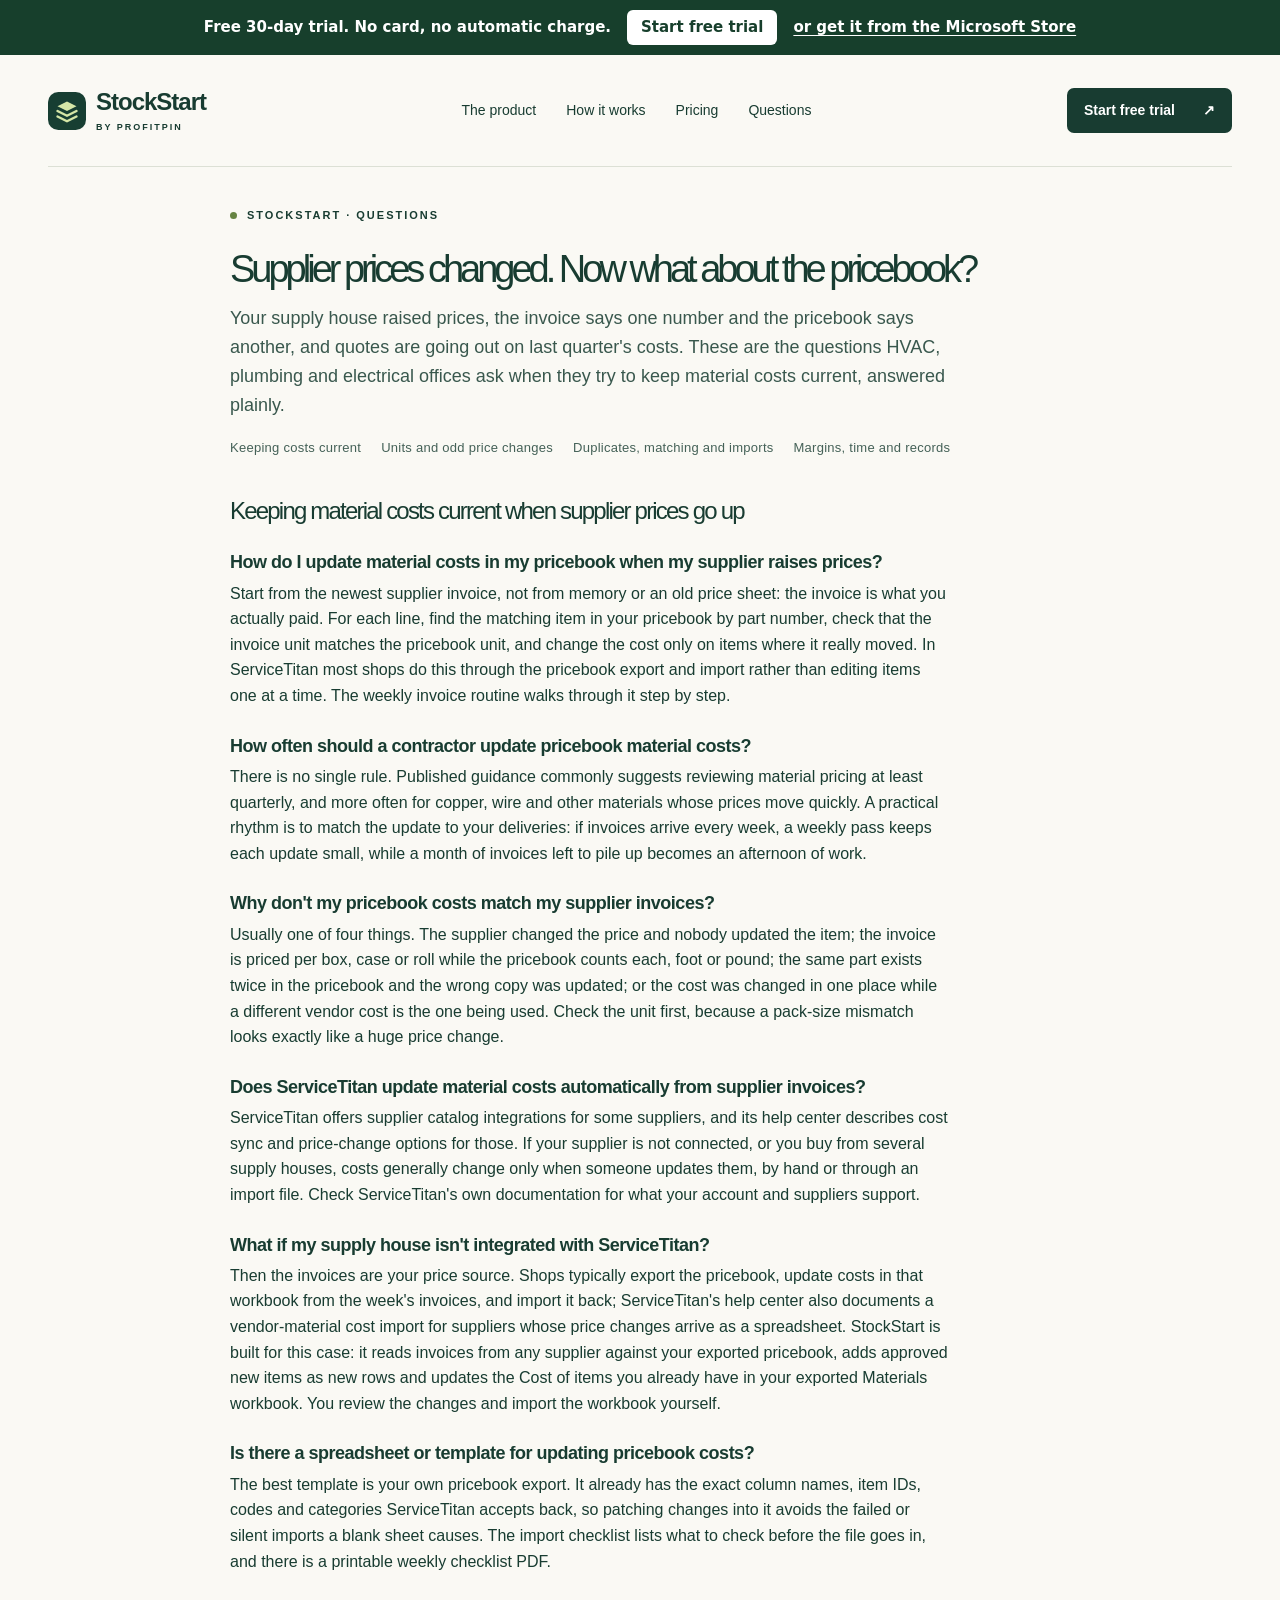
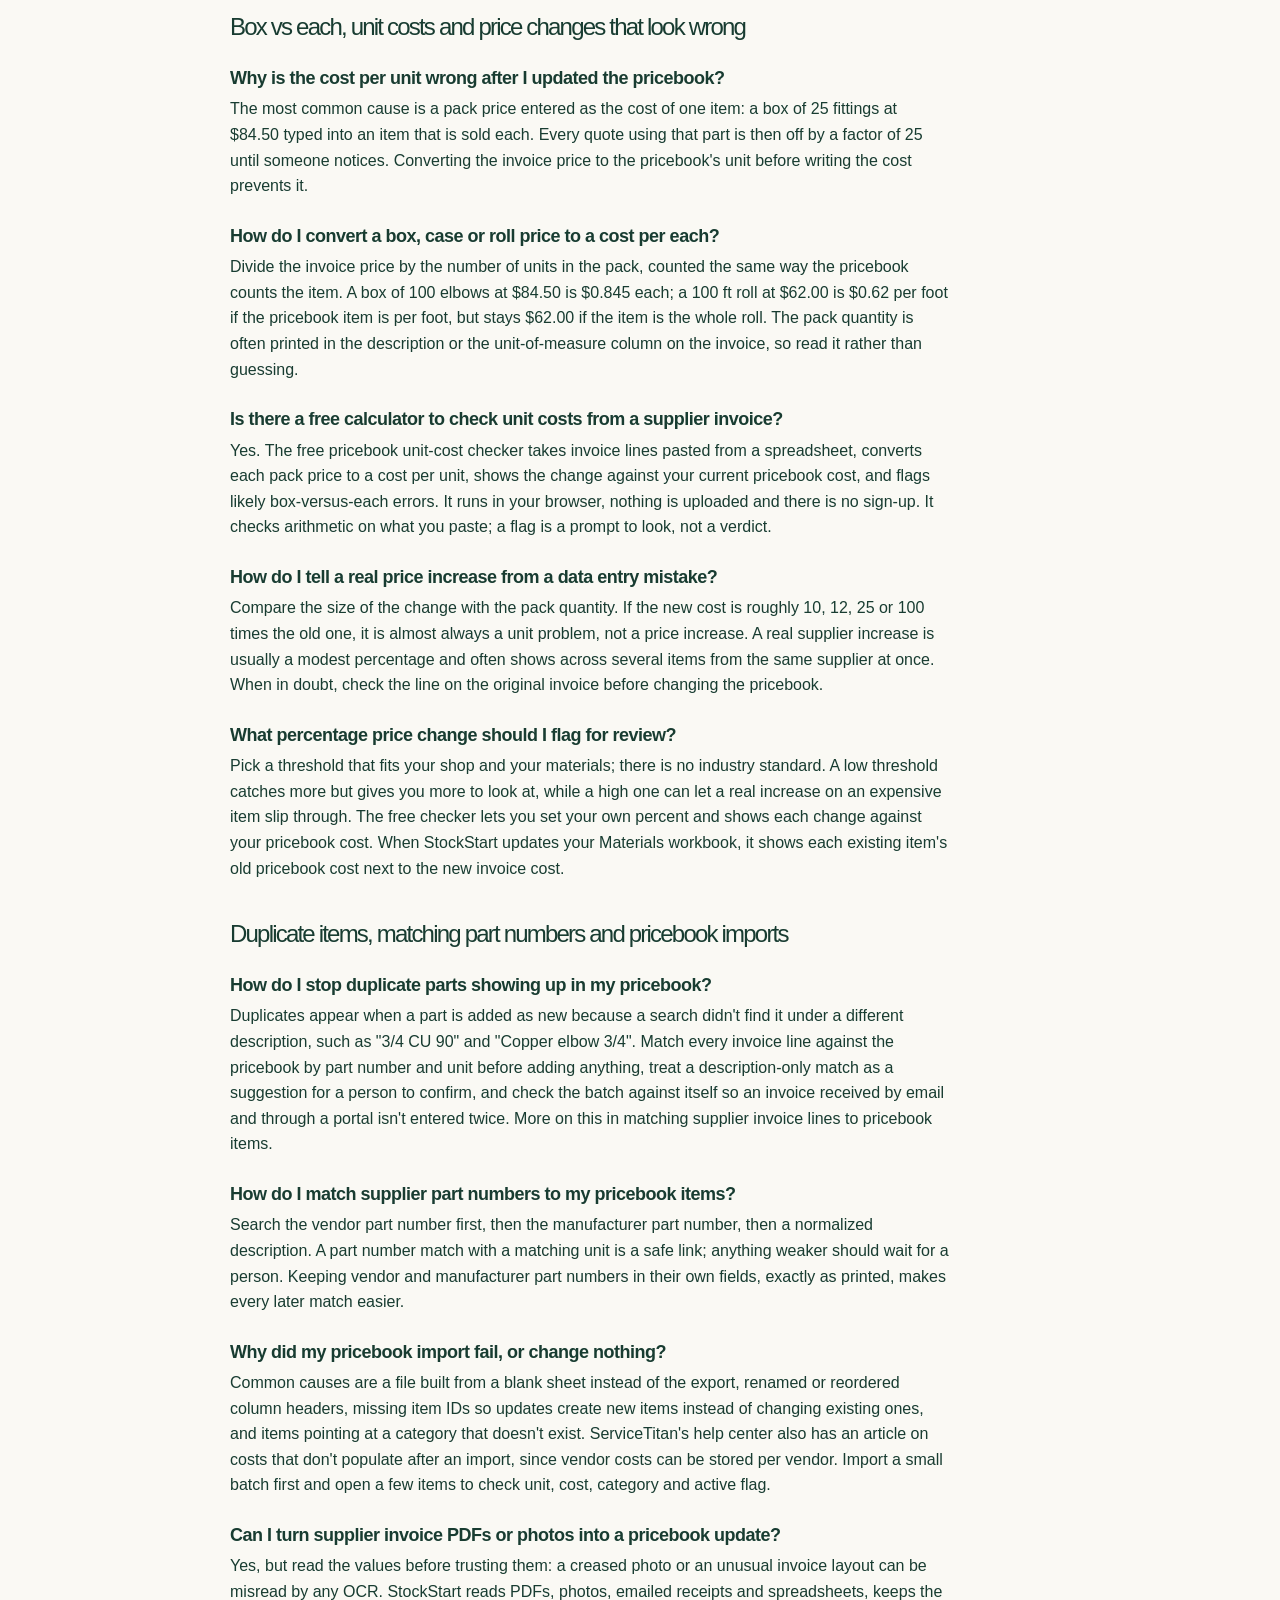
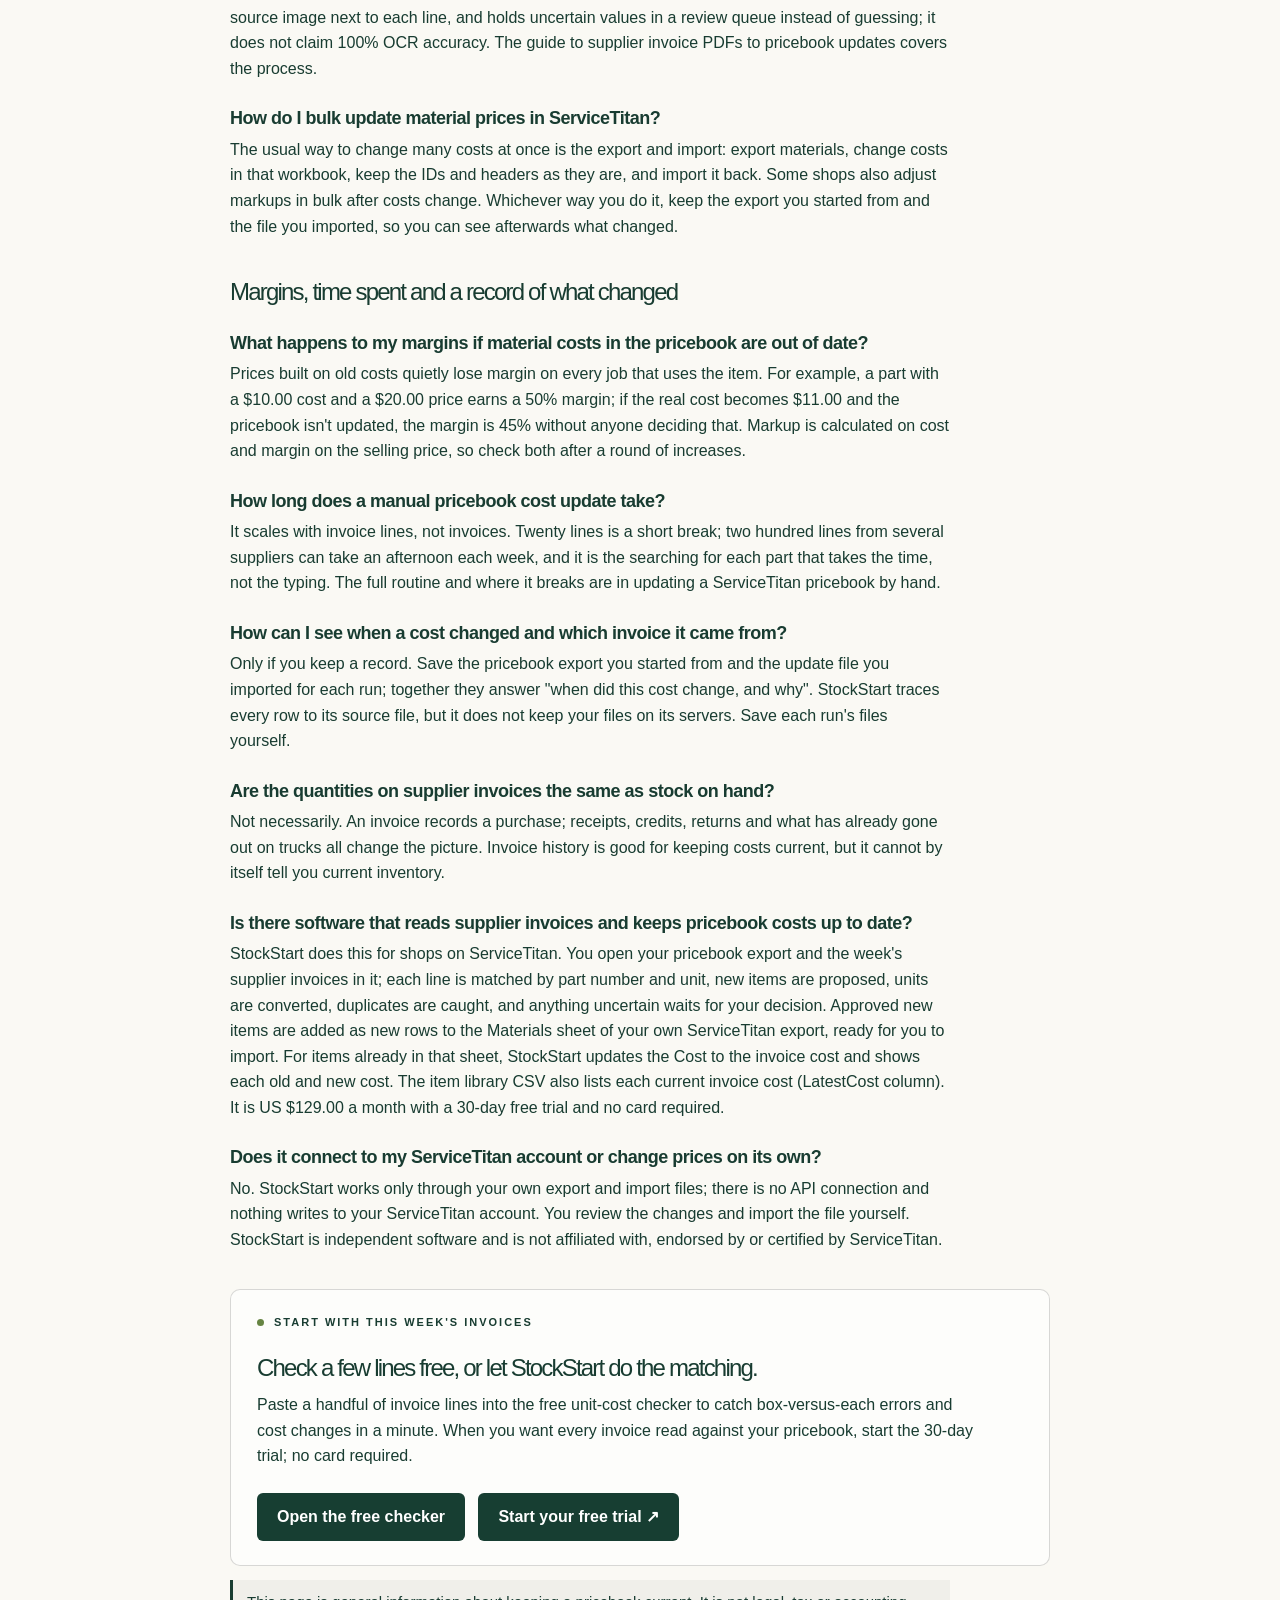
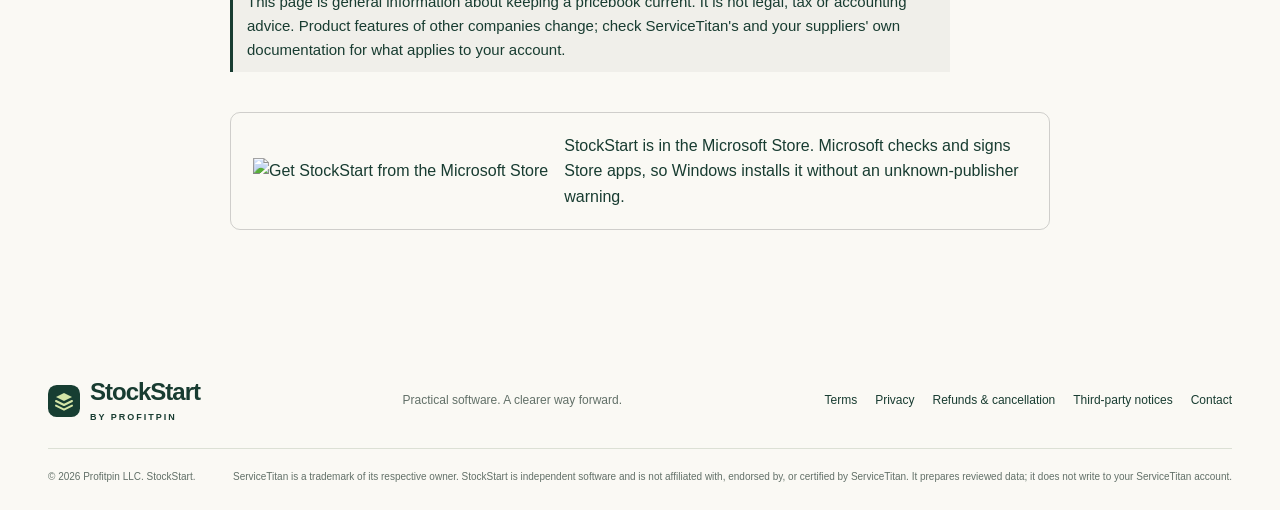
==== commit acad3ecd: "Website" ====
--- a/pricebook-cost-update-questions.html
+++ b/pricebook-cost-update-questions.html
@@ -50,10 +50,10 @@
   .g .cta h2{margin-top:0}.g .cta .btn{display:inline-block;padding:11px 20px;border-radius:6px;background:#173e32;color:#fff !important;text-decoration:none;font-weight:600;margin-top:8px}
   @media print{header,footer,.g .cta,.g .toc{display:none}.g{padding:0}}
 </style>
-<script type="application/ld+json">{"@context": "https://schema.org", "@type": "FAQPage", "mainEntity": [{"@type": "Question", "name": "How do I update material costs in my pricebook when my supplier raises prices?", "acceptedAnswer": {"@type": "Answer", "text": "Start from the newest supplier invoice, not from memory or an old price sheet: the invoice is what you actually paid. For each line, find the matching item in your pricebook by part number, check that the invoice unit matches the pricebook unit, and change the cost only on items where it really moved. In ServiceTitan most shops do this through the pricebook export and import rather than editing items one at a time. The weekly invoice routine walks through it step by step."}}, {"@type": "Question", "name": "How often should a contractor update pricebook material costs?", "acceptedAnswer": {"@type": "Answer", "text": "There is no single rule. Published guidance commonly suggests reviewing material pricing at least quarterly, and more often for copper, wire and other materials whose prices move quickly. A practical rhythm is to match the update to your deliveries: if invoices arrive every week, a weekly pass keeps each update small, while a month of invoices left to pile up becomes an afternoon of work."}}, {"@type": "Question", "name": "Why don't my pricebook costs match my supplier invoices?", "acceptedAnswer": {"@type": "Answer", "text": "Usually one of four things. The supplier changed the price and nobody updated the item; the invoice is priced per box, case or roll while the pricebook counts each, foot or pound; the same part exists twice in the pricebook and the wrong copy was updated; or the cost was changed in one place while a different vendor cost is the one being used. Check the unit first, because a pack-size mismatch looks exactly like a huge price change."}}, {"@type": "Question", "name": "Does ServiceTitan update material costs automatically from supplier invoices?", "acceptedAnswer": {"@type": "Answer", "text": "ServiceTitan offers supplier catalog integrations for some suppliers, and its help center describes cost sync and price-change options for those. If your supplier is not connected, or you buy from several supply houses, costs generally change only when someone updates them, by hand or through an import file. Check ServiceTitan's own documentation for what your account and suppliers support."}}, {"@type": "Question", "name": "What if my supply house isn't integrated with ServiceTitan?", "acceptedAnswer": {"@type": "Answer", "text": "Then the invoices are your price source. Shops typically export the pricebook, update costs in that workbook from the week's invoices, and import it back; ServiceTitan's help center also documents a vendor-material cost import for suppliers whose price changes arrive as a spreadsheet. StockStart is built for this case: it reads invoices from any supplier against your exported pricebook and prepares the changes for you to review and import yourself."}}, {"@type": "Question", "name": "Is there a spreadsheet or template for updating pricebook costs?", "acceptedAnswer": {"@type": "Answer", "text": "The best template is your own pricebook export. It already has the exact column names, item IDs, codes and categories ServiceTitan accepts back, so patching changes into it avoids the failed or silent imports a blank sheet causes. The import checklist lists what to check before the file goes in, and there is a printable weekly checklist PDF."}}, {"@type": "Question", "name": "Why is the cost per unit wrong after I updated the pricebook?", "acceptedAnswer": {"@type": "Answer", "text": "The most common cause is a pack price entered as the cost of one item: a box of 25 fittings at $84.50 typed into an item that is sold each. Every quote using that part is then off by a factor of 25 until someone notices. Converting the invoice price to the pricebook's unit before writing the cost prevents it."}}, {"@type": "Question", "name": "How do I convert a box, case or roll price to a cost per each?", "acceptedAnswer": {"@type": "Answer", "text": "Divide the invoice price by the number of units in the pack, counted the same way the pricebook counts the item. A box of 100 elbows at $84.50 is $0.845 each; a 100 ft roll at $62.00 is $0.62 per foot if the pricebook item is per foot, but stays $62.00 if the item is the whole roll. The pack quantity is often printed in the description or the unit-of-measure column on the invoice, so read it rather than guessing."}}, {"@type": "Question", "name": "Is there a free calculator to check unit costs from a supplier invoice?", "acceptedAnswer": {"@type": "Answer", "text": "Yes. The free pricebook unit-cost checker takes invoice lines pasted from a spreadsheet, converts each pack price to a cost per unit, shows the change against your current pricebook cost, and flags likely box-versus-each errors. It runs in your browser, nothing is uploaded and there is no sign-up. It checks arithmetic on what you paste; a flag is a prompt to look, not a verdict."}}, {"@type": "Question", "name": "How do I tell a real price increase from a data entry mistake?", "acceptedAnswer": {"@type": "Answer", "text": "Compare the size of the change with the pack quantity. If the new cost is roughly 10, 12, 25 or 100 times the old one, it is almost always a unit problem, not a price increase. A real supplier increase is usually a modest percentage and often shows across several items from the same supplier at once. When in doubt, check the line on the original invoice before changing the pricebook."}}, {"@type": "Question", "name": "What percentage price change should I flag for review?", "acceptedAnswer": {"@type": "Answer", "text": "Pick a threshold that fits your shop and your materials; there is no industry standard. A low threshold catches more but gives you more to look at, while a high one can let a real increase on an expensive item slip through. The free checker lets you set your own percent, and StockStart flags cost changes above the threshold you choose."}}, {"@type": "Question", "name": "How do I stop duplicate parts showing up in my pricebook?", "acceptedAnswer": {"@type": "Answer", "text": "Duplicates appear when a part is added as new because a search didn't find it under a different description, such as \"3/4 CU 90\" and \"Copper elbow 3/4\". Match every invoice line against the pricebook by part number and unit before adding anything, treat a description-only match as a suggestion for a person to confirm, and check the batch against itself so an invoice received by email and through a portal isn't entered twice. More on this in matching supplier invoice lines to pricebook items."}}, {"@type": "Question", "name": "How do I match supplier part numbers to my pricebook items?", "acceptedAnswer": {"@type": "Answer", "text": "Search the vendor part number first, then the manufacturer part number, then a normalized description. A part number match with a matching unit is a safe link; anything weaker should wait for a person. Keeping vendor and manufacturer part numbers in their own fields, exactly as printed, makes every later match easier."}}, {"@type": "Question", "name": "Why did my pricebook import fail, or change nothing?", "acceptedAnswer": {"@type": "Answer", "text": "Common causes are a file built from a blank sheet instead of the export, renamed or reordered column headers, missing item IDs so updates create new items instead of changing existing ones, and items pointing at a category that doesn't exist. ServiceTitan's help center also has an article on costs that don't populate after an import, since vendor costs can be stored per vendor. Import a small batch first and open a few items to check unit, cost, category and active flag."}}, {"@type": "Question", "name": "Can I turn supplier invoice PDFs or photos into a pricebook update?", "acceptedAnswer": {"@type": "Answer", "text": "Yes, but read the values before trusting them: a creased photo or an unusual invoice layout can be misread by any OCR. StockStart reads PDFs, photos, emailed receipts and spreadsheets, keeps the source image next to each line, and holds uncertain values in a review queue instead of guessing; it does not claim 100% OCR accuracy. The guide to supplier invoice PDFs to pricebook updates covers the process."}}, {"@type": "Question", "name": "How do I bulk update material prices in ServiceTitan?", "acceptedAnswer": {"@type": "Answer", "text": "The usual way to change many costs at once is the export and import: export materials, change costs in that workbook, keep the IDs and headers as they are, and import it back. Some shops also adjust markups in bulk after costs change. Whichever way you do it, keep the export you started from and the file you imported, so you can see afterwards what changed."}}, {"@type": "Question", "name": "What happens to my margins if material costs in the pricebook are out of date?", "acceptedAnswer": {"@type": "Answer", "text": "Prices built on old costs quietly lose margin on every job that uses the item. For example, a part with a $10.00 cost and a $20.00 price earns a 50% margin; if the real cost becomes $11.00 and the pricebook isn't updated, the margin is 45% without anyone deciding that. Markup is calculated on cost and margin on the selling price, so check both after a round of increases."}}, {"@type": "Question", "name": "How long does a manual pricebook cost update take?", "acceptedAnswer": {"@type": "Answer", "text": "It scales with invoice lines, not invoices. Twenty lines is a short break; two hundred lines from several suppliers can take an afternoon each week, and it is the searching for each part that takes the time, not the typing. The full routine and where it breaks are in updating a ServiceTitan pricebook by hand."}}, {"@type": "Question", "name": "How can I see when a cost changed and which invoice it came from?", "acceptedAnswer": {"@type": "Answer", "text": "Only if you keep a record. Save the pricebook export you started from and the update file you imported for each run; together they answer \"when did this cost change, and why\". StockStart keeps both files for each run and traces every row to its source invoice."}}, {"@type": "Question", "name": "Are the quantities on supplier invoices the same as stock on hand?", "acceptedAnswer": {"@type": "Answer", "text": "Not necessarily. An invoice records a purchase; receipts, credits, returns and what has already gone out on trucks all change the picture. Invoice history is good for keeping costs current, but it cannot by itself tell you current inventory."}}, {"@type": "Question", "name": "Is there software that reads supplier invoices and keeps pricebook costs up to date?", "acceptedAnswer": {"@type": "Answer", "text": "StockStart does this for shops on ServiceTitan. You upload your pricebook export and the week's supplier invoices; each line is matched by part number and unit, new items are proposed, units are converted, duplicates and cost changes are flagged, and anything uncertain waits for your decision. Approved changes are patched into your own workbook, ready for you to import. It is US $129.00 a month with a 14-day free trial and no card required."}}, {"@type": "Question", "name": "Does it connect to my ServiceTitan account or change prices on its own?", "acceptedAnswer": {"@type": "Answer", "text": "No. StockStart works only through your own export and import files; there is no API connection and nothing writes to your ServiceTitan account. You review the changes and import the file yourself. StockStart is independent software and is not affiliated with, endorsed by or certified by ServiceTitan."}}]}</script>
+<script type="application/ld+json">{"@context": "https://schema.org", "@type": "FAQPage", "mainEntity": [{"@type": "Question", "name": "How do I update material costs in my pricebook when my supplier raises prices?", "acceptedAnswer": {"@type": "Answer", "text": "Start from the newest supplier invoice, not from memory or an old price sheet: the invoice is what you actually paid. For each line, find the matching item in your pricebook by part number, check that the invoice unit matches the pricebook unit, and change the cost only on items where it really moved. In ServiceTitan most shops do this through the pricebook export and import rather than editing items one at a time. The weekly invoice routine walks through it step by step."}}, {"@type": "Question", "name": "How often should a contractor update pricebook material costs?", "acceptedAnswer": {"@type": "Answer", "text": "There is no single rule. Published guidance commonly suggests reviewing material pricing at least quarterly, and more often for copper, wire and other materials whose prices move quickly. A practical rhythm is to match the update to your deliveries: if invoices arrive every week, a weekly pass keeps each update small, while a month of invoices left to pile up becomes an afternoon of work."}}, {"@type": "Question", "name": "Why don't my pricebook costs match my supplier invoices?", "acceptedAnswer": {"@type": "Answer", "text": "Usually one of four things. The supplier changed the price and nobody updated the item; the invoice is priced per box, case or roll while the pricebook counts each, foot or pound; the same part exists twice in the pricebook and the wrong copy was updated; or the cost was changed in one place while a different vendor cost is the one being used. Check the unit first, because a pack-size mismatch looks exactly like a huge price change."}}, {"@type": "Question", "name": "Does ServiceTitan update material costs automatically from supplier invoices?", "acceptedAnswer": {"@type": "Answer", "text": "ServiceTitan offers supplier catalog integrations for some suppliers, and its help center describes cost sync and price-change options for those. If your supplier is not connected, or you buy from several supply houses, costs generally change only when someone updates them, by hand or through an import file. Check ServiceTitan's own documentation for what your account and suppliers support."}}, {"@type": "Question", "name": "What if my supply house isn't integrated with ServiceTitan?", "acceptedAnswer": {"@type": "Answer", "text": "Then the invoices are your price source. Shops typically export the pricebook, update costs in that workbook from the week's invoices, and import it back; ServiceTitan's help center also documents a vendor-material cost import for suppliers whose price changes arrive as a spreadsheet. StockStart is built for this case: it reads invoices from any supplier against your exported pricebook, adds approved new items as new rows and updates the Cost of items you already have in your exported Materials workbook. You review the changes and import the workbook yourself."}}, {"@type": "Question", "name": "Is there a spreadsheet or template for updating pricebook costs?", "acceptedAnswer": {"@type": "Answer", "text": "The best template is your own pricebook export. It already has the exact column names, item IDs, codes and categories ServiceTitan accepts back, so patching changes into it avoids the failed or silent imports a blank sheet causes. The import checklist lists what to check before the file goes in, and there is a printable weekly checklist PDF."}}, {"@type": "Question", "name": "Why is the cost per unit wrong after I updated the pricebook?", "acceptedAnswer": {"@type": "Answer", "text": "The most common cause is a pack price entered as the cost of one item: a box of 25 fittings at $84.50 typed into an item that is sold each. Every quote using that part is then off by a factor of 25 until someone notices. Converting the invoice price to the pricebook's unit before writing the cost prevents it."}}, {"@type": "Question", "name": "How do I convert a box, case or roll price to a cost per each?", "acceptedAnswer": {"@type": "Answer", "text": "Divide the invoice price by the number of units in the pack, counted the same way the pricebook counts the item. A box of 100 elbows at $84.50 is $0.845 each; a 100 ft roll at $62.00 is $0.62 per foot if the pricebook item is per foot, but stays $62.00 if the item is the whole roll. The pack quantity is often printed in the description or the unit-of-measure column on the invoice, so read it rather than guessing."}}, {"@type": "Question", "name": "Is there a free calculator to check unit costs from a supplier invoice?", "acceptedAnswer": {"@type": "Answer", "text": "Yes. The free pricebook unit-cost checker takes invoice lines pasted from a spreadsheet, converts each pack price to a cost per unit, shows the change against your current pricebook cost, and flags likely box-versus-each errors. It runs in your browser, nothing is uploaded and there is no sign-up. It checks arithmetic on what you paste; a flag is a prompt to look, not a verdict."}}, {"@type": "Question", "name": "How do I tell a real price increase from a data entry mistake?", "acceptedAnswer": {"@type": "Answer", "text": "Compare the size of the change with the pack quantity. If the new cost is roughly 10, 12, 25 or 100 times the old one, it is almost always a unit problem, not a price increase. A real supplier increase is usually a modest percentage and often shows across several items from the same supplier at once. When in doubt, check the line on the original invoice before changing the pricebook."}}, {"@type": "Question", "name": "What percentage price change should I flag for review?", "acceptedAnswer": {"@type": "Answer", "text": "Pick a threshold that fits your shop and your materials; there is no industry standard. A low threshold catches more but gives you more to look at, while a high one can let a real increase on an expensive item slip through. The free checker lets you set your own percent and shows each change against your pricebook cost. When StockStart updates your Materials workbook, it shows each existing item's old pricebook cost next to the new invoice cost."}}, {"@type": "Question", "name": "How do I stop duplicate parts showing up in my pricebook?", "acceptedAnswer": {"@type": "Answer", "text": "Duplicates appear when a part is added as new because a search didn't find it under a different description, such as \"3/4 CU 90\" and \"Copper elbow 3/4\". Match every invoice line against the pricebook by part number and unit before adding anything, treat a description-only match as a suggestion for a person to confirm, and check the batch against itself so an invoice received by email and through a portal isn't entered twice. More on this in matching supplier invoice lines to pricebook items."}}, {"@type": "Question", "name": "How do I match supplier part numbers to my pricebook items?", "acceptedAnswer": {"@type": "Answer", "text": "Search the vendor part number first, then the manufacturer part number, then a normalized description. A part number match with a matching unit is a safe link; anything weaker should wait for a person. Keeping vendor and manufacturer part numbers in their own fields, exactly as printed, makes every later match easier."}}, {"@type": "Question", "name": "Why did my pricebook import fail, or change nothing?", "acceptedAnswer": {"@type": "Answer", "text": "Common causes are a file built from a blank sheet instead of the export, renamed or reordered column headers, missing item IDs so updates create new items instead of changing existing ones, and items pointing at a category that doesn't exist. ServiceTitan's help center also has an article on costs that don't populate after an import, since vendor costs can be stored per vendor. Import a small batch first and open a few items to check unit, cost, category and active flag."}}, {"@type": "Question", "name": "Can I turn supplier invoice PDFs or photos into a pricebook update?", "acceptedAnswer": {"@type": "Answer", "text": "Yes, but read the values before trusting them: a creased photo or an unusual invoice layout can be misread by any OCR. StockStart reads PDFs, photos, emailed receipts and spreadsheets, keeps the source image next to each line, and holds uncertain values in a review queue instead of guessing; it does not claim 100% OCR accuracy. The guide to supplier invoice PDFs to pricebook updates covers the process."}}, {"@type": "Question", "name": "How do I bulk update material prices in ServiceTitan?", "acceptedAnswer": {"@type": "Answer", "text": "The usual way to change many costs at once is the export and import: export materials, change costs in that workbook, keep the IDs and headers as they are, and import it back. Some shops also adjust markups in bulk after costs change. Whichever way you do it, keep the export you started from and the file you imported, so you can see afterwards what changed."}}, {"@type": "Question", "name": "What happens to my margins if material costs in the pricebook are out of date?", "acceptedAnswer": {"@type": "Answer", "text": "Prices built on old costs quietly lose margin on every job that uses the item. For example, a part with a $10.00 cost and a $20.00 price earns a 50% margin; if the real cost becomes $11.00 and the pricebook isn't updated, the margin is 45% without anyone deciding that. Markup is calculated on cost and margin on the selling price, so check both after a round of increases."}}, {"@type": "Question", "name": "How long does a manual pricebook cost update take?", "acceptedAnswer": {"@type": "Answer", "text": "It scales with invoice lines, not invoices. Twenty lines is a short break; two hundred lines from several suppliers can take an afternoon each week, and it is the searching for each part that takes the time, not the typing. The full routine and where it breaks are in updating a ServiceTitan pricebook by hand."}}, {"@type": "Question", "name": "How can I see when a cost changed and which invoice it came from?", "acceptedAnswer": {"@type": "Answer", "text": "Only if you keep a record. Save the pricebook export you started from and the update file you imported for each run; together they answer \"when did this cost change, and why\". StockStart traces every row to its source file, but it does not keep your files on its servers. Save each run's files yourself."}}, {"@type": "Question", "name": "Are the quantities on supplier invoices the same as stock on hand?", "acceptedAnswer": {"@type": "Answer", "text": "Not necessarily. An invoice records a purchase; receipts, credits, returns and what has already gone out on trucks all change the picture. Invoice history is good for keeping costs current, but it cannot by itself tell you current inventory."}}, {"@type": "Question", "name": "Is there software that reads supplier invoices and keeps pricebook costs up to date?", "acceptedAnswer": {"@type": "Answer", "text": "StockStart does this for shops on ServiceTitan. You open your pricebook export and the week's supplier invoices in it; each line is matched by part number and unit, new items are proposed, units are converted, duplicates are caught, and anything uncertain waits for your decision. Approved new items are added as new rows to the Materials sheet of your own ServiceTitan export, ready for you to import. For items already in that sheet, StockStart updates the Cost to the invoice cost and shows each old and new cost. The item library CSV also lists each current invoice cost (LatestCost column). It is US $129.00 a month with a 30-day free trial and no card required."}}, {"@type": "Question", "name": "Does it connect to my ServiceTitan account or change prices on its own?", "acceptedAnswer": {"@type": "Answer", "text": "No. StockStart works only through your own export and import files; there is no API connection and nothing writes to your ServiceTitan account. You review the changes and import the file yourself. StockStart is independent software and is not affiliated with, endorsed by or certified by ServiceTitan."}}]}</script>
   <link rel="apple-touch-icon" href="/icon-512.png">
 </head>
-<body><div id="ppg-home-strip" style="background:#173f2c;color:#fff;font:600 15px/1.4 system-ui,-apple-system,Segoe UI,sans-serif;padding:10px 16px;text-align:center;display:flex;flex-wrap:wrap;gap:8px 16px;justify-content:center;align-items:center"><span>Free 14-day trial. No card, no automatic charge.</span><a href="https://app.getstockstart.com/signup?utm_source=home&utm_medium=strip" style="background:#fff;color:#173f2c;padding:7px 14px;border-radius:6px;text-decoration:none;font-weight:700">Start free trial</a><a href="https://apps.microsoft.com/detail/9PK7HXBCMQW8?mode=direct&amp;cid=ss-strip-pricebook-cost-update-question" style="color:#fff;text-decoration:underline;text-underline-offset:3px">or get it from the Microsoft Store</a></div>
+<body><div id="ppg-home-strip" style="background:#173f2c;color:#fff;font:600 15px/1.4 system-ui,-apple-system,Segoe UI,sans-serif;padding:10px 16px;text-align:center;display:flex;flex-wrap:wrap;gap:8px 16px;justify-content:center;align-items:center"><span>Free 30-day trial. No card, no automatic charge.</span><a href="https://app.getstockstart.com/signup?utm_source=home&utm_medium=strip" style="background:#fff;color:#173f2c;padding:7px 14px;border-radius:6px;text-decoration:none;font-weight:700">Start free trial</a><a href="https://apps.microsoft.com/detail/9PK7HXBCMQW8?mode=direct&amp;cid=ss-strip-pricebook-cost-update-question" style="color:#fff;text-decoration:underline;text-underline-offset:3px">or get it from the Microsoft Store</a></div>
   <a class="skip" href="#main">Skip to content</a>
   <header class="header wrap">
     <a class="brand" href="./" aria-label="StockStart home"><img src="./mark.svg" width="38" height="38" alt=""><span>StockStart<small>BY PROFITPIN</small></span></a>
@@ -83,7 +83,7 @@
   <p>ServiceTitan offers supplier catalog integrations for some suppliers, and its help center describes cost sync and price-change options for those. If your supplier is not connected, or you buy from several supply houses, costs generally change only when someone updates them, by hand or through an import file. Check ServiceTitan's own documentation for what your account and suppliers support.</p>
 
   <h3>What if my supply house isn't integrated with ServiceTitan?</h3>
-  <p>Then the invoices are your price source. Shops typically export the pricebook, update costs in that workbook from the week's invoices, and import it back; ServiceTitan's help center also documents a vendor-material cost import for suppliers whose price changes arrive as a spreadsheet. <a href="./">StockStart</a> is built for this case: it reads invoices from any supplier against your exported pricebook and prepares the changes for you to review and import yourself.</p>
+  <p>Then the invoices are your price source. Shops typically export the pricebook, update costs in that workbook from the week's invoices, and import it back; ServiceTitan's help center also documents a vendor-material cost import for suppliers whose price changes arrive as a spreadsheet. <a href="./">StockStart</a> is built for this case: it reads invoices from any supplier against your exported pricebook, adds approved new items as new rows and updates the Cost of items you already have in your exported Materials workbook. You review the changes and import the workbook yourself.</p>
 
   <h3>Is there a spreadsheet or template for updating pricebook costs?</h3>
   <p>The best template is your own pricebook export. It already has the exact column names, item IDs, codes and categories ServiceTitan accepts back, so patching changes into it avoids the failed or silent imports a blank sheet causes. The <a href="servicetitan-pricebook-import-checklist.html">import checklist</a> lists what to check before the file goes in, and there is a printable <a href="servicetitan-pricebook-weekly-checklist.pdf">weekly checklist PDF</a>.</p>
@@ -103,7 +103,7 @@
   <p>Compare the size of the change with the pack quantity. If the new cost is roughly 10, 12, 25 or 100 times the old one, it is almost always a unit problem, not a price increase. A real supplier increase is usually a modest percentage and often shows across several items from the same supplier at once. When in doubt, check the line on the original invoice before changing the pricebook.</p>
 
   <h3>What percentage price change should I flag for review?</h3>
-  <p>Pick a threshold that fits your shop and your materials; there is no industry standard. A low threshold catches more but gives you more to look at, while a high one can let a real increase on an expensive item slip through. The free checker lets you set your own percent, and StockStart flags cost changes above the threshold you choose.</p>
+  <p>Pick a threshold that fits your shop and your materials; there is no industry standard. A low threshold catches more but gives you more to look at, while a high one can let a real increase on an expensive item slip through. The free checker lets you set your own percent and shows each change against your pricebook cost. When StockStart updates your Materials workbook, it shows each existing item's old pricebook cost next to the new invoice cost.</p>
 
   <h2 id="imports">Duplicate items, matching part numbers and pricebook imports</h2>
 
@@ -131,13 +131,13 @@
   <p>It scales with invoice lines, not invoices. Twenty lines is a short break; two hundred lines from several suppliers can take an afternoon each week, and it is the searching for each part that takes the time, not the typing. The full routine and where it breaks are in <a href="servicetitan-pricebook-manual-update.html">updating a ServiceTitan pricebook by hand</a>.</p>
 
   <h3>How can I see when a cost changed and which invoice it came from?</h3>
-  <p>Only if you keep a record. Save the pricebook export you started from and the update file you imported for each run; together they answer "when did this cost change, and why". StockStart keeps both files for each run and traces every row to its source invoice.</p>
+  <p>Only if you keep a record. Save the pricebook export you started from and the update file you imported for each run; together they answer "when did this cost change, and why". StockStart traces every row to its source file, but it does not keep your files on its servers. Save each run's files yourself.</p>
 
   <h3>Are the quantities on supplier invoices the same as stock on hand?</h3>
   <p>Not necessarily. An invoice records a purchase; receipts, credits, returns and what has already gone out on trucks all change the picture. Invoice history is good for keeping costs current, but it cannot by itself tell you current inventory.</p>
 
   <h3>Is there software that reads supplier invoices and keeps pricebook costs up to date?</h3>
-  <p>StockStart does this for shops on ServiceTitan. You upload your pricebook export and the week's supplier invoices; each line is matched by part number and unit, new items are proposed, units are converted, duplicates and cost changes are flagged, and anything uncertain waits for your decision. Approved changes are patched into your own workbook, ready for you to import. It is US $129.00 a month with a 14-day free trial and no card required.</p>
+  <p>StockStart does this for shops on ServiceTitan. You open your pricebook export and the week's supplier invoices in it; each line is matched by part number and unit, new items are proposed, units are converted, duplicates are caught, and anything uncertain waits for your decision. Approved new items are added as new rows to the Materials sheet of your own ServiceTitan export, ready for you to import. For items already in that sheet, StockStart updates the Cost to the invoice cost and shows each old and new cost. The item library CSV also lists each current invoice cost (LatestCost column). It is US $129.00 a month with a 30-day free trial and no card required.</p>
 
   <h3>Does it connect to my ServiceTitan account or change prices on its own?</h3>
   <p>No. StockStart works only through your own export and import files; there is no API connection and nothing writes to your ServiceTitan account. You review the changes and import the file yourself. StockStart is independent software and is not affiliated with, endorsed by or certified by ServiceTitan.</p>
@@ -145,7 +145,7 @@
   <div class="cta">
     <p class="eyebrow"><span class="dot"></span> START WITH THIS WEEK'S INVOICES</p>
     <h2>Check a few lines free, or let StockStart do the matching.</h2>
-    <p>Paste a handful of invoice lines into the free unit-cost checker to catch box-versus-each errors and cost changes in a minute. When you want every invoice read against your pricebook, start the 14-day trial; no card required.</p>
+    <p>Paste a handful of invoice lines into the free unit-cost checker to catch box-versus-each errors and cost changes in a minute. When you want every invoice read against your pricebook, start the 30-day trial; no card required.</p>
     <a class="btn" href="pricebook-unit-cost-checker.html">Open the free checker</a> &nbsp; <a class="btn" href="https://app.getstockstart.com/signup">Start your free trial ↗</a>
   </div>
   <p class="note">This page is general information about keeping a pricebook current. It is not legal, tax or accounting advice. Product features of other companies change; check ServiceTitan's and your suppliers' own documentation for what applies to your account.</p>
--- a/styles.css
+++ b/styles.css
@@ -0,0 +1,7 @@
+:root{--ink:#183c31;--muted:#627068;--cream:#faf9f4;--line:#dce0d5;--lime:#dce8b8}*{box-sizing:border-box}html{scroll-behavior:smooth;scroll-padding-top:35px}body{margin:0;background:var(--cream);color:var(--ink);font-family:Arial,Helvetica,sans-serif;font-size:16px;line-height:1.6}a{color:inherit;text-decoration:none}a:focus-visible,summary:focus-visible{outline:3px solid #ba572b;outline-offset:6px}.wrap{max-width:1240px;width:calc(100% - 96px);margin:auto}.skip{position:absolute;left:20px;top:-70px;background:white;padding:10px;z-index:5}.skip:focus{top:10px}.header{display:flex;align-items:center;justify-content:space-between;gap:24px;min-height:112px;border-bottom:1px solid var(--line)}.brand{display:flex;align-items:center;gap:10px;font-weight:750;font-size:24px;letter-spacing:-1px;line-height:1.2}.brand small{display:block;font-size:9px;letter-spacing:2px;margin-top:5px;font-weight:600}.header nav{display:flex;gap:30px;font-size:14px}.header nav a:hover,.text-link:hover{text-decoration:underline;text-underline-offset:5px}.button{display:inline-flex;align-items:center;justify-content:center;gap:28px;border-radius:7px;padding:15px 23px;font-size:14px;font-weight:bold;transition:transform .15s,background .15s}.button:hover{transform:translateY(-2px);background:#295443}.dark{background:var(--ink);color:white}.small{padding:11px 17px}.hero{display:grid;grid-template-columns:1fr 1fr;gap:65px;padding-top:76px;padding-bottom:84px;align-items:center}.eyebrow{font-size:11px;font-weight:bold;letter-spacing:2px;margin:0 0 24px;display:flex;align-items:center;gap:10px}.dot{display:inline-block;width:7px;height:7px;border-radius:50%;background:#668442;flex-shrink:0}h1,h2,h3,p{margin-top:0}h1{font-size:clamp(52px,5.7vw,80px);line-height:1.04;letter-spacing:-4px;font-weight:500;margin-bottom:27px}h1 em{font-family:Georgia,serif;font-weight:normal;color:#718341}h2{font-size:clamp(34px,3.7vw,48px);line-height:1.12;letter-spacing:-1.8px;font-weight:500;margin-bottom:23px}h3{font-size:21px;line-height:1.3;letter-spacing:-.5px;font-weight:600}.intro{max-width:440px;font-size:17px;color:var(--muted);line-height:1.8}.actions{display:flex;align-items:center;gap:25px;margin-top:29px}.text-link{font-size:14px;font-weight:bold}.availability{display:flex;align-items:center;gap:8px;color:var(--muted);font-size:12px;margin:22px 0 0}.visual{position:relative;background:#e9eddf;border:1px solid #dce2d1;border-radius:18px;min-height:530px;padding:25px 28px 18px;overflow:hidden;background-image:radial-gradient(#c7d0bc .8px,transparent .8px);background-size:16px 16px}.visual-heading{display:flex;justify-content:space-between;font-size:9px;letter-spacing:1.5px;color:#607153}.paper{position:absolute;background:#fffef9;border:1px solid #d9dccc;border-radius:7px;padding:19px;width:220px;box-shadow:0 9px 18px #243b2110}.paper strong{font-size:13px}.paper-icon{display:block;font-size:22px;color:#718341;margin-bottom:5px}.paper-back{top:71px;left:38px;transform:rotate(-9deg)}.paper-front{top:95px;right:27px;transform:rotate(7deg)}.paper p{font-size:10px;color:var(--muted);margin:12px 0 0}.lines{height:5px;width:90%;background:#e6e8df;margin-top:13px}.lines.short{width:60%;margin-top:7px}.connector{position:absolute;top:240px;left:calc(50% - 11px);font-size:32px;color:#7c895e}.library{position:relative;margin-top:250px;background:#fff;border:1px solid #d5dccd;border-radius:9px;box-shadow:0 14px 35px #16321c10;overflow:hidden}.library-title{display:flex;align-items:center;gap:9px;padding:16px;font-size:13px}.mini-mark{background:var(--ink);color:var(--lime);padding:2px 8px;border-radius:5px}.sample{font-size:8px;letter-spacing:1px;color:#7b8479;margin-left:auto}.table-head,.table-row{display:flex;align-items:center;justify-content:space-between;padding:9px 17px;border-top:1px solid #eceee7}.table-head{font-size:8px;letter-spacing:1px;color:#7b8479;background:#fafbf8}.table-row b{display:block;font-size:12px;font-weight:500}.table-row small{font-size:9px;color:#7a8278}.pill{font-size:9px;background:#edf3df;padding:3px 8px;border-radius:20px;white-space:nowrap}.amber{background:#fff0d8;color:#906427}.library-foot{padding:10px 17px;font-size:10px;background:#f5f7ef;color:#627068}.visual-caption{font-size:9px;text-align:center;margin:14px 0 0;color:#6f7963}.trade-strip{background:#eeefe7;border-block:1px solid var(--line)}.trade-strip .wrap{display:flex;align-items:center;justify-content:space-between;gap:20px;padding-block:25px}.trade-strip span{font-size:9px;letter-spacing:1.6px;font-weight:bold}.trade-strip p{display:flex;align-items:center;gap:32px;margin:0;font-size:18px}.trade-strip i{font-style:normal;color:#8c9d63}.section{padding-block:96px}.section-heading{max-width:650px}.section-heading>p:last-child{max-width:505px;color:var(--muted)}.features{display:grid;grid-template-columns:repeat(3,1fr);gap:22px;margin-top:43px}.features article{padding:30px;background:#fff;border:1px solid var(--line);border-radius:10px;display:flex;flex-direction:column}.feature-icon{display:flex;width:42px;height:42px;border:1px solid #d9e2c3;border-radius:50%;align-items:center;justify-content:center;font-size:12px;margin-bottom:32px;background:#f2f5e8}.features p{color:var(--muted);font-size:14px}.feature-note{font-size:11px;padding-top:25px;margin-top:auto;font-weight:bold;color:#708044}.workflow{background:#eef0e7;padding:80px 0}.workflow-grid{display:grid;grid-template-columns:1fr 1fr;gap:100px}.muted{color:var(--muted);max-width:375px;font-size:15px}.principle{display:flex;gap:18px;border-top:1px solid #d3dac8;margin-top:35px;padding-top:25px}.principle>span{font-size:32px;color:#788849}.principle p{font-size:13px;color:var(--muted)}.principle strong{color:var(--ink)}.steps{list-style:none;padding:0;margin:0}.steps li{display:flex;gap:22px;padding:25px 0;border-bottom:1px solid #d3dac8}.steps li:first-child{padding-top:0}.steps li>span{font-size:12px;color:#778845;padding-top:5px}.steps h3{margin-bottom:10px}.steps p{font-size:14px;color:var(--muted);margin-bottom:0}.questions{display:grid;grid-template-columns:1fr 1.35fr;gap:70px}.faq details{border-bottom:1px solid var(--line);padding:20px 0}.faq details:first-child{padding-top:0}summary{cursor:pointer;font-size:16px;font-weight:600;padding-right:20px}.faq p{font-size:14px;color:var(--muted);margin:14px 0 0}.launch{background:var(--ink);color:#fff;border-radius:12px;padding:53px 58px;display:flex;align-items:center;justify-content:space-between;gap:35px}.launch .eyebrow{color:var(--lime)}.launch h2{font-size:44px}.launch p:last-child{color:#c2cfc6;font-size:14px;margin:0}.launch-status{font-size:12px;white-space:nowrap}.launch-status .dot{background:var(--lime);margin-right:6px}.launch-status a{display:block;margin-top:22px;padding:14px 20px;border:1px solid #819b7e;border-radius:6px;color:var(--lime);font-size:14px}.launch-status a span{margin-left:30px}footer{padding-top:60px!important;padding-bottom:25px!important}.footer-top{display:flex;align-items:center;gap:30px;justify-content:space-between}.footer-top p{font-size:12px;color:var(--muted);margin:0}.footer-top>a:last-child{font-size:12px}footer details{margin-top:27px}footer details summary{font-size:11px;font-weight:normal;color:var(--muted)}footer details p{font-size:12px;max-width:800px;margin-top:15px}.footer-bottom{display:flex;justify-content:space-between;gap:20px;border-top:1px solid var(--line);padding-top:20px;margin-top:25px;font-size:10px;color:var(--muted)}
+@media(min-width:1500px){.hero{gap:95px}.visual{min-height:550px}}
+@media(max-width:1000px){.wrap{width:calc(100% - 48px)}.hero{gap:30px}.header nav{gap:18px}.paper{width:180px}.paper-back{left:24px}.paper-front{right:20px}.visual{padding-inline:18px}.trade-strip p{gap:17px;font-size:15px}.workflow-grid{gap:50px}.features article{padding:24px}.questions{gap:35px}.launch{padding:40px}}
+@media(max-width:760px){.wrap{width:calc(100% - 36px)}.header{min-height:90px;flex-wrap:wrap;padding-block:18px;gap:18px}.brand{font-size:22px}.header nav{order:3;width:100%;justify-content:center;border-top:1px solid var(--line);padding-top:14px;font-size:13px}.header .button{font-size:12px;padding:10px 12px;gap:15px}.hero{grid-template-columns:1fr;padding-top:42px;padding-bottom:40px;gap:36px}h1{font-size:60px;letter-spacing:-3px}.intro{font-size:16px}.visual{max-width:510px;width:100%;margin:auto;min-height:520px}.paper{width:53%;max-width:220px}.trade-strip .wrap{flex-direction:column;gap:12px}.trade-strip p{gap:12px;font-size:13px;flex-wrap:wrap;justify-content:center}.section{padding-block:60px}.features,.workflow-grid,.questions{grid-template-columns:1fr;gap:22px}.features{margin-top:30px}.features article{padding:25px}.feature-icon{margin-bottom:22px}.feature-note{padding-top:10px}.workflow{padding-block:50px}.workflow-grid{gap:35px}.questions{gap:20px}.faq details:first-child{padding-top:20px}.launch{padding:32px 25px;flex-direction:column;align-items:flex-start;gap:28px}.launch h2{font-size:37px}.footer-top{flex-wrap:wrap;gap:20px}.footer-top p{width:100%;order:3}.footer-bottom{flex-direction:column;gap:8px}.eyebrow{font-size:9px;letter-spacing:1.4px}.actions{gap:18px}.actions .button{padding:14px 16px;gap:18px}.text-link{font-size:12px}}
+@media(prefers-reduced-motion:reduce){html{scroll-behavior:auto}.button{transition:none}}
+
+.price-cur{font-size:.42em;font-weight:500;vertical-align:top;position:relative;top:.28em;margin-right:.04em}.price-dec{font-size:.42em;font-weight:500;letter-spacing:0}
